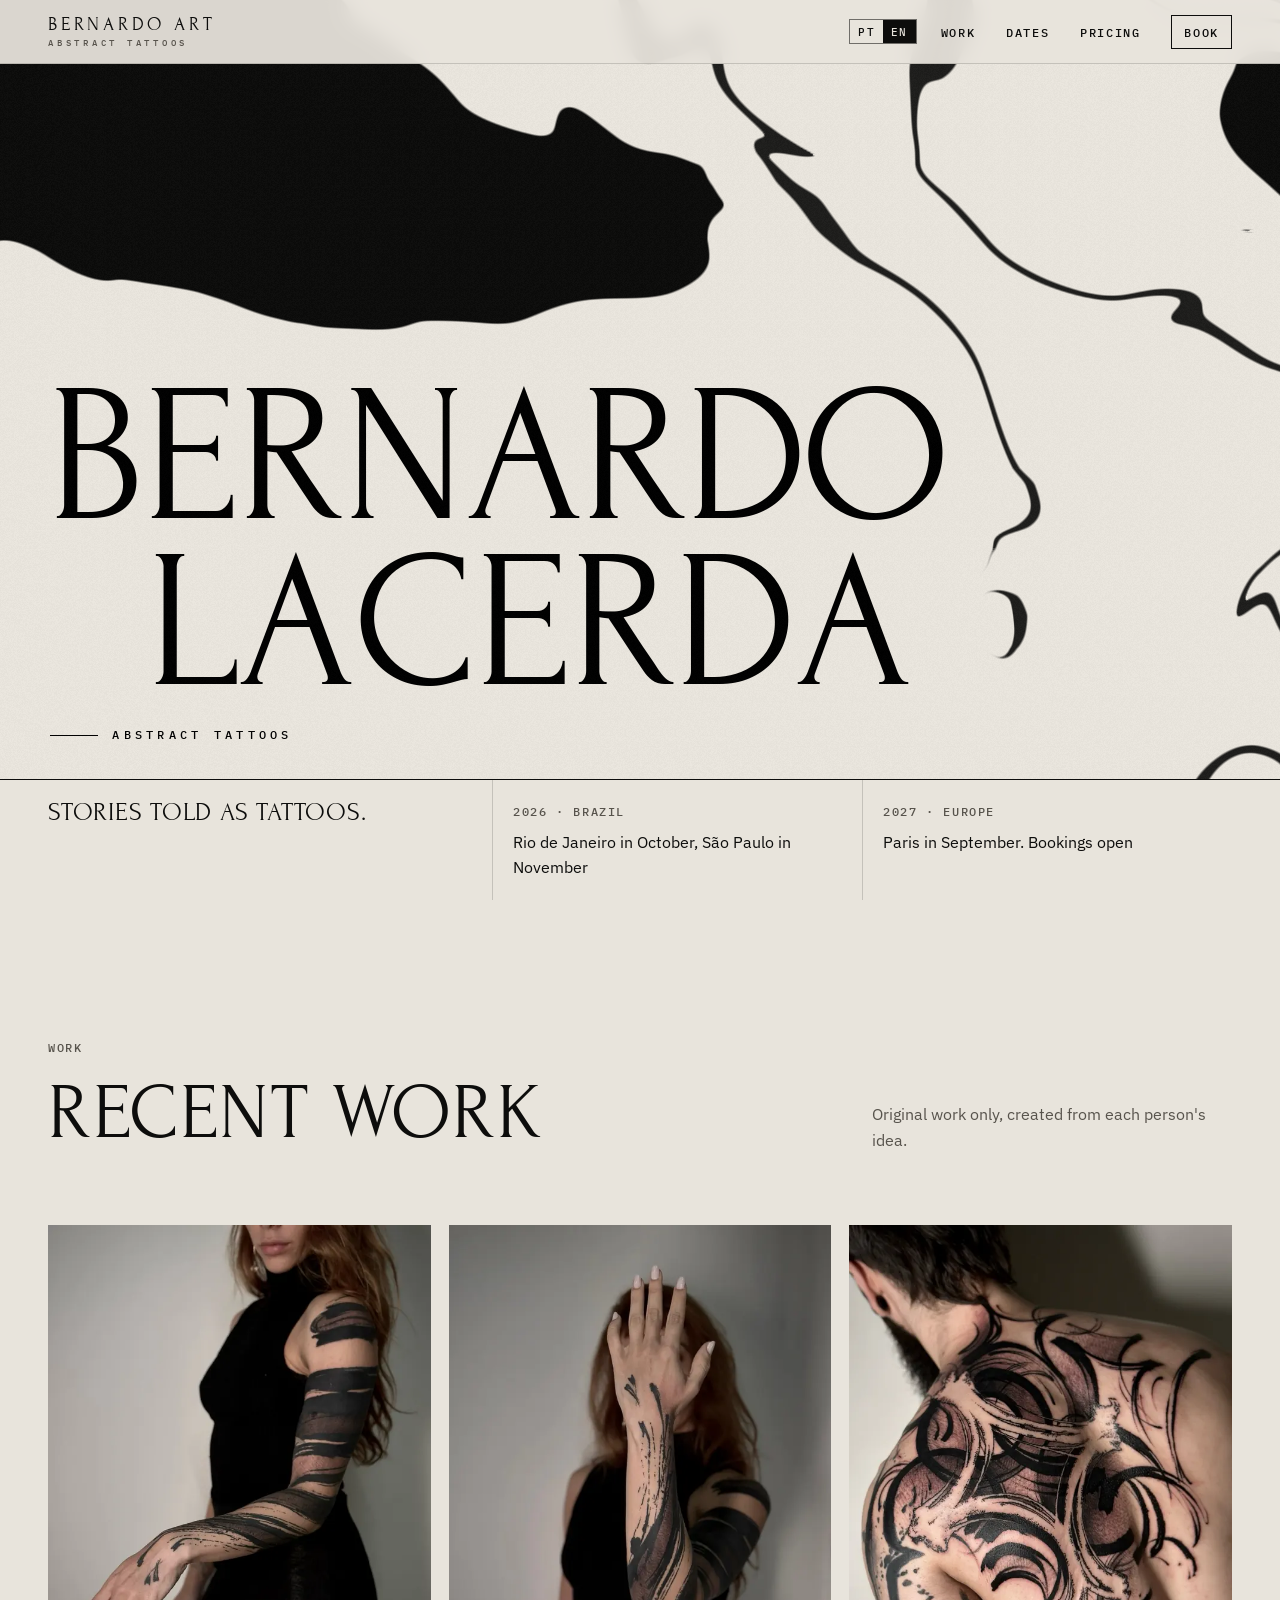
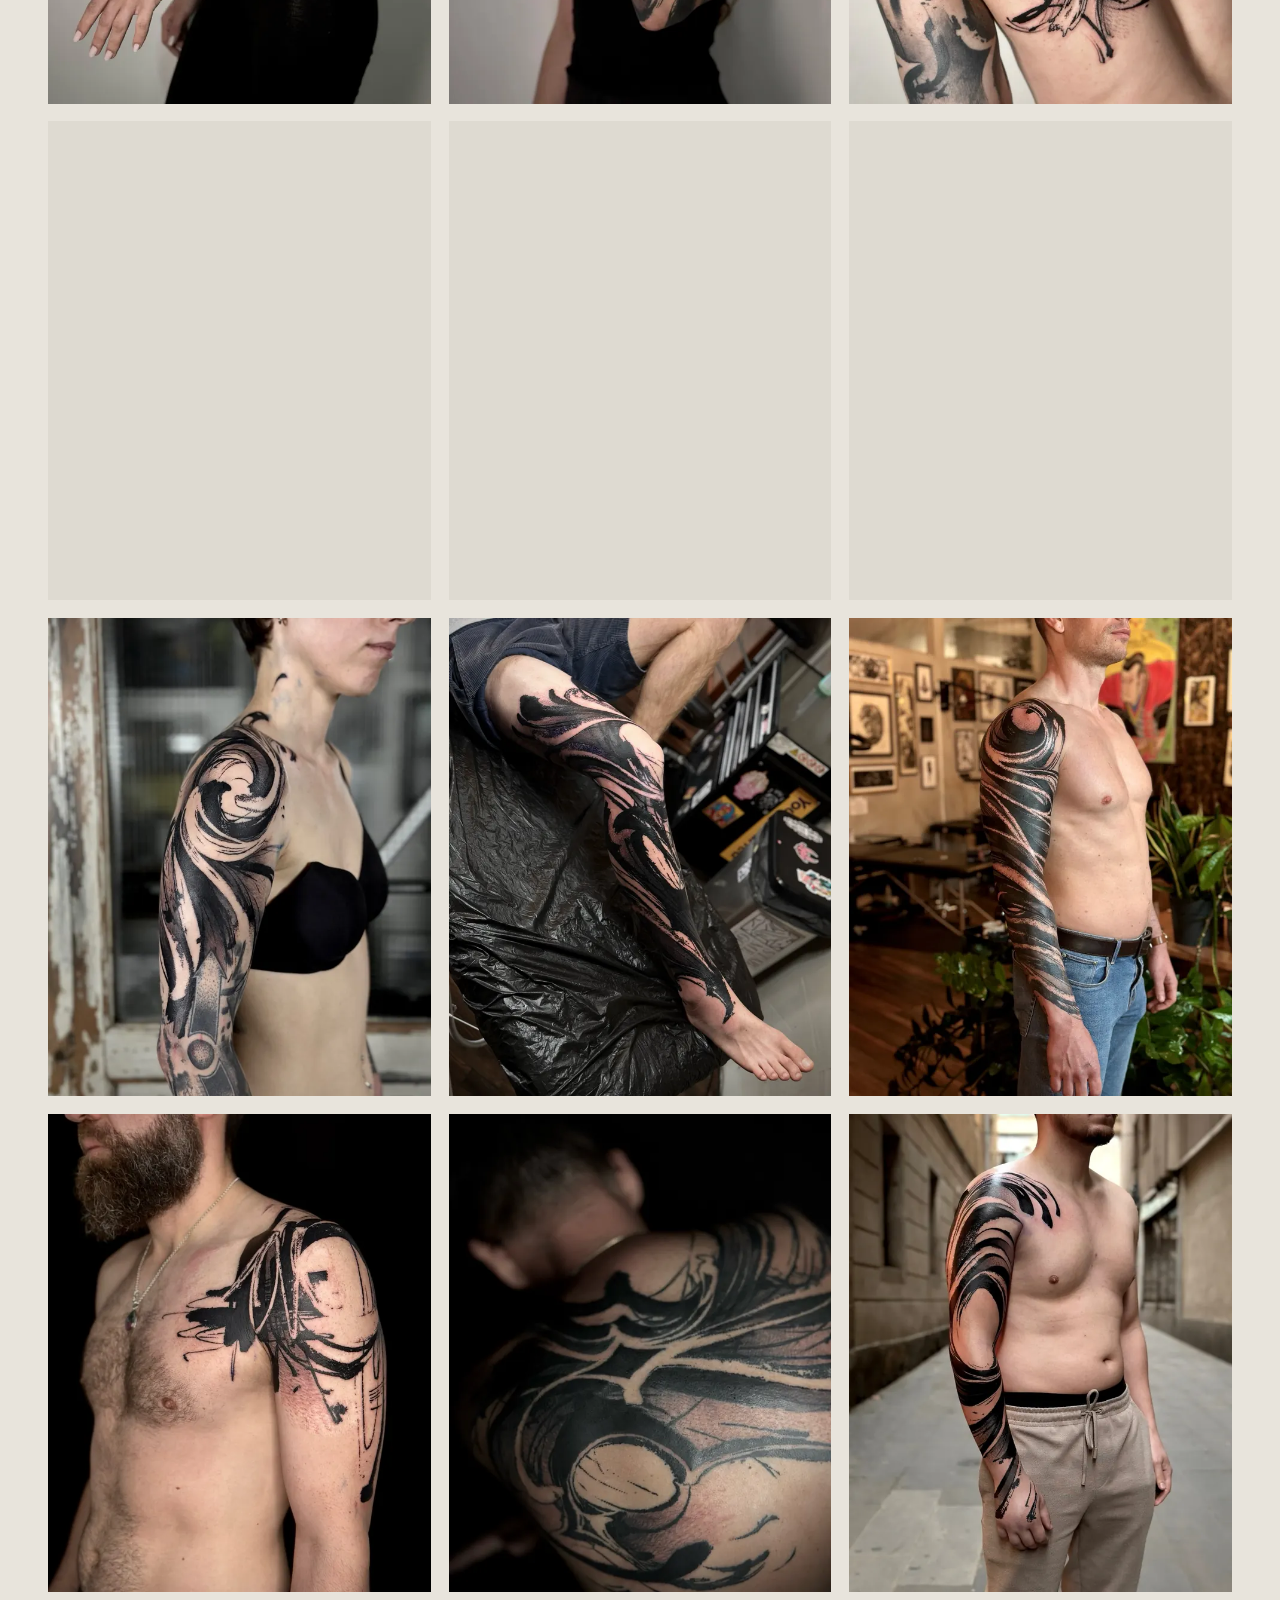
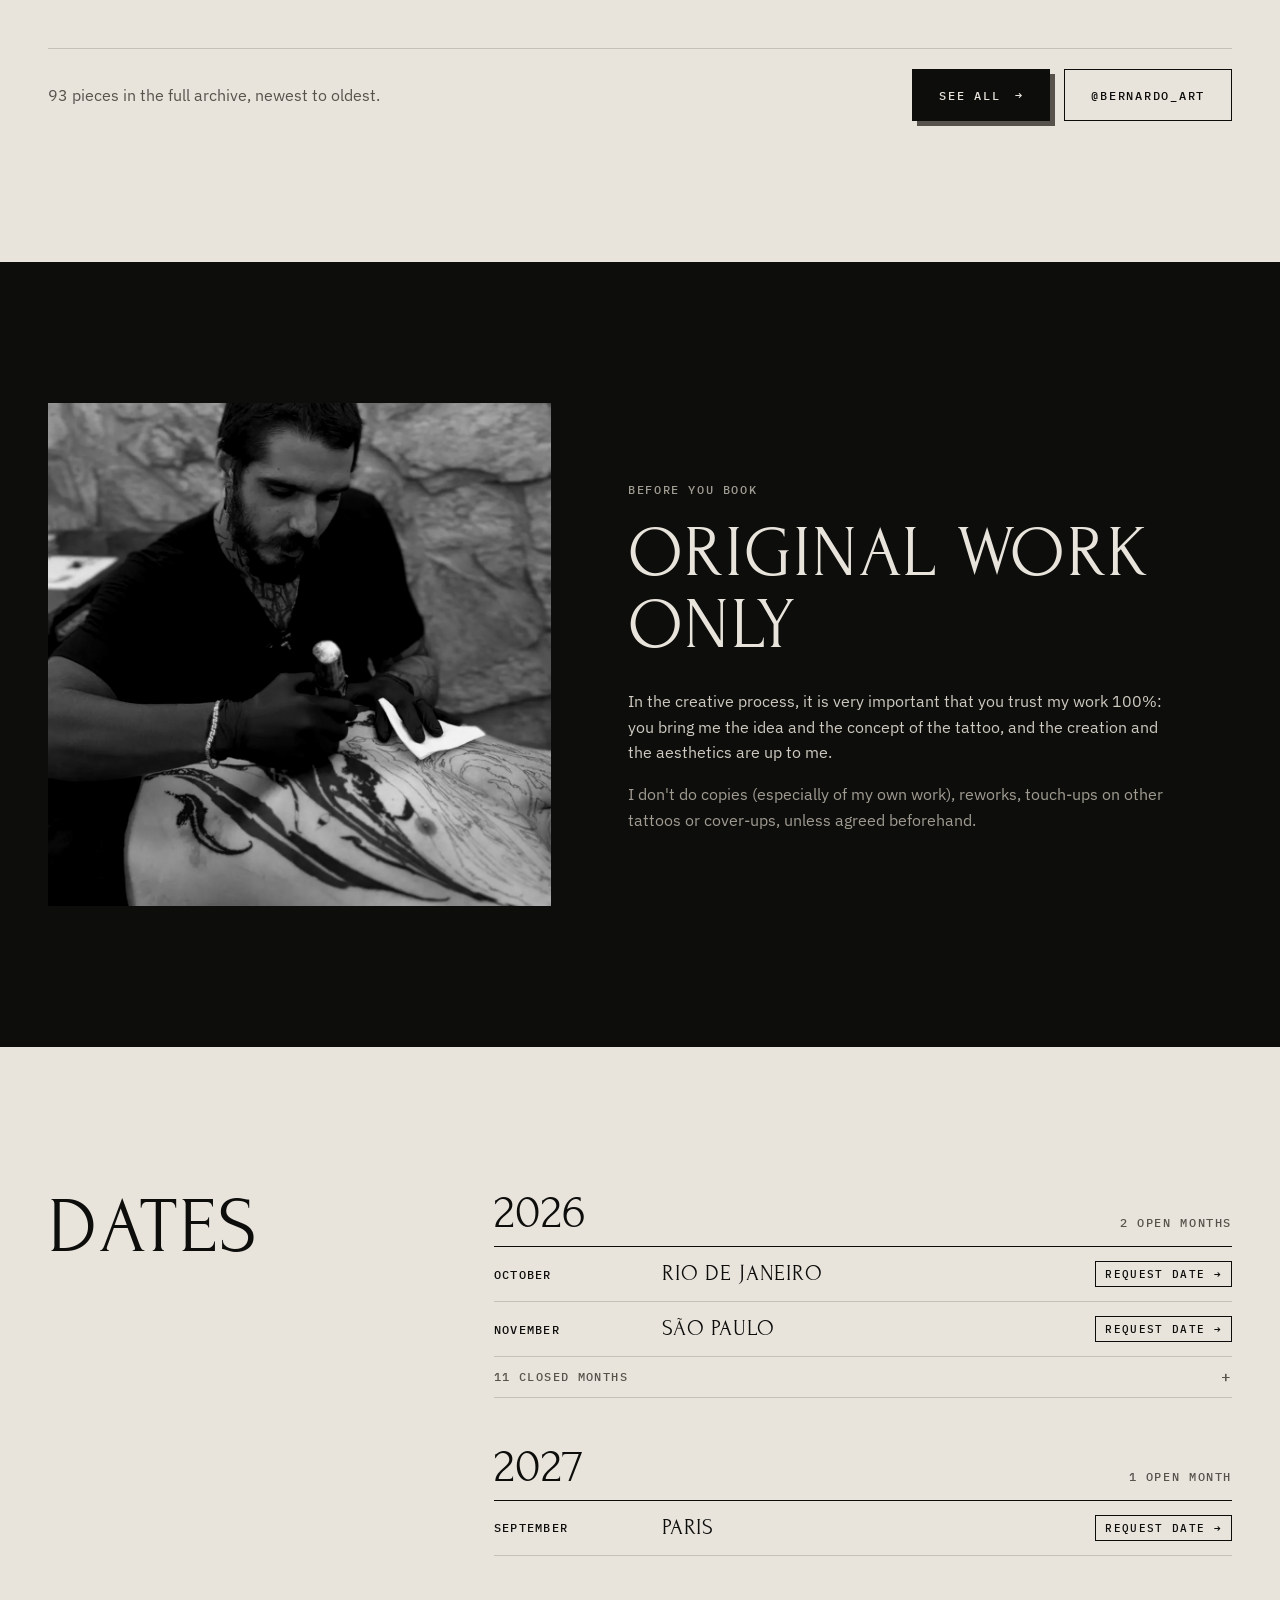
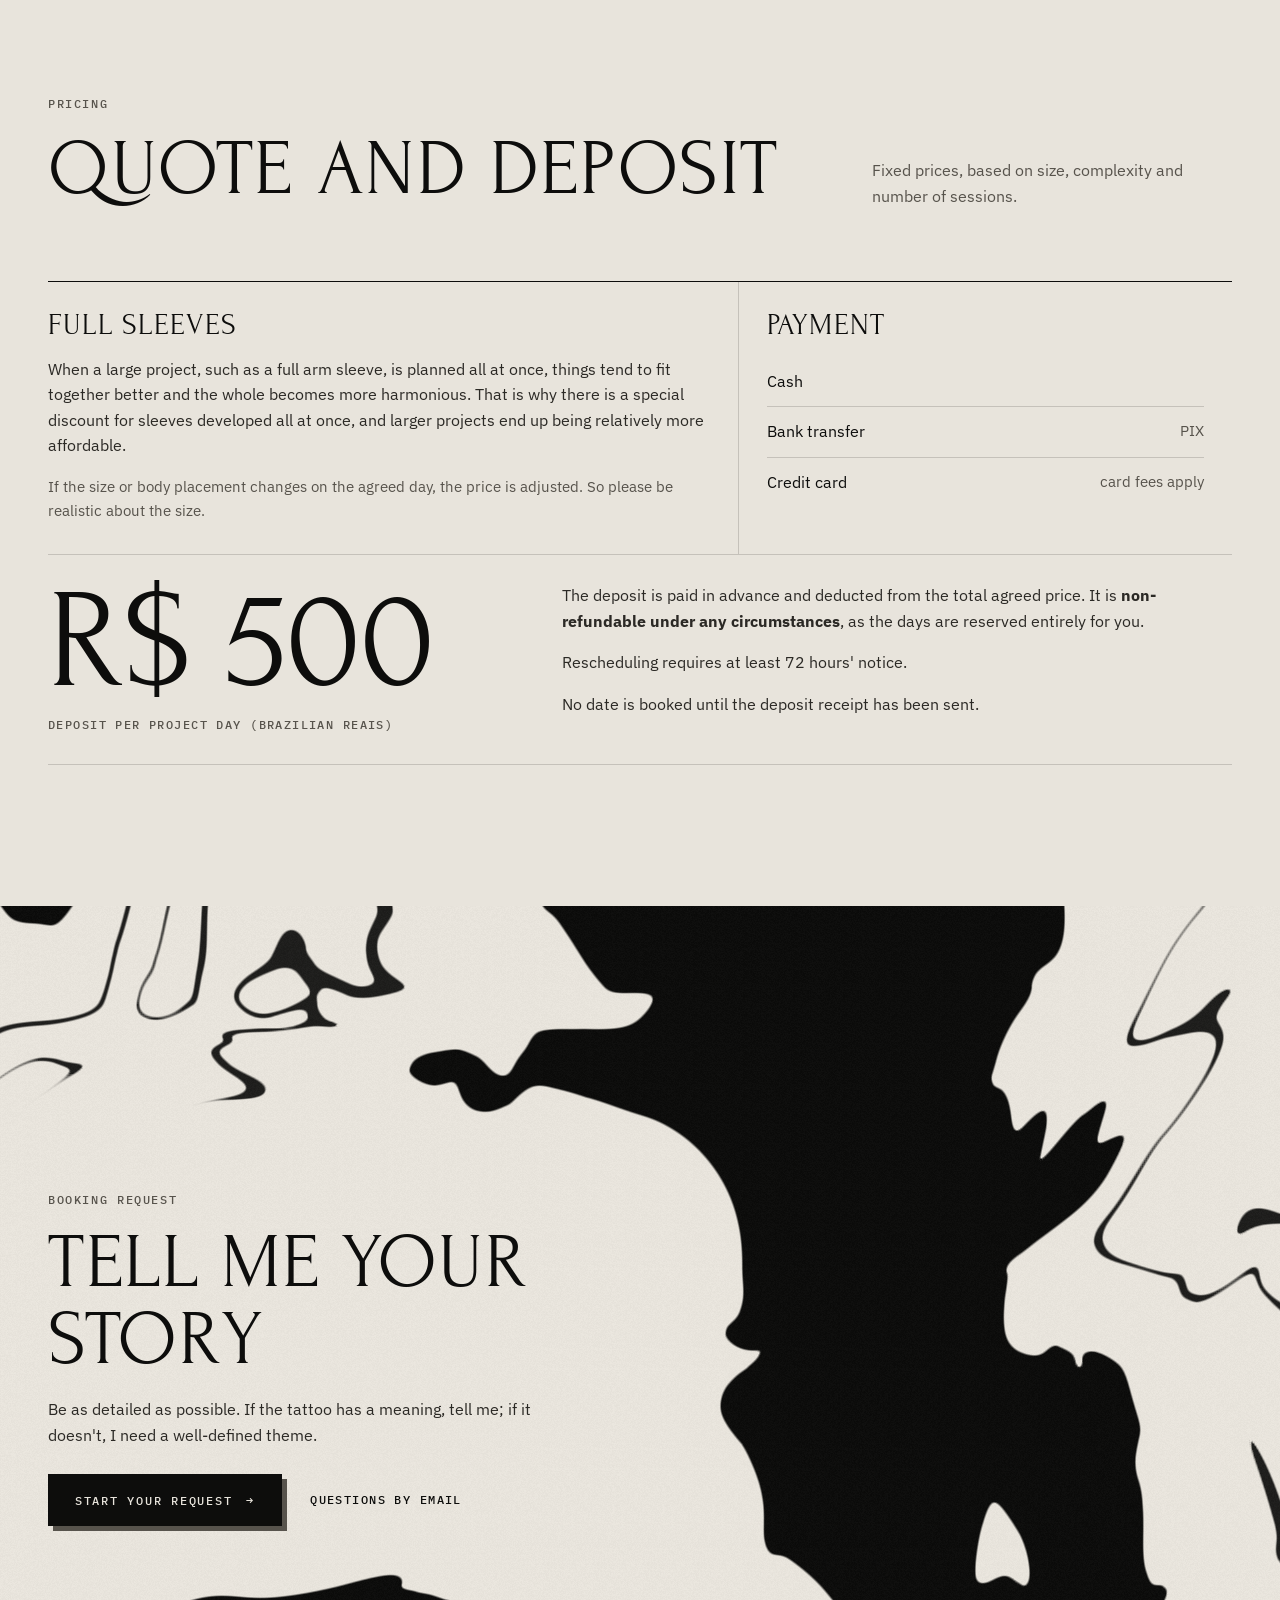
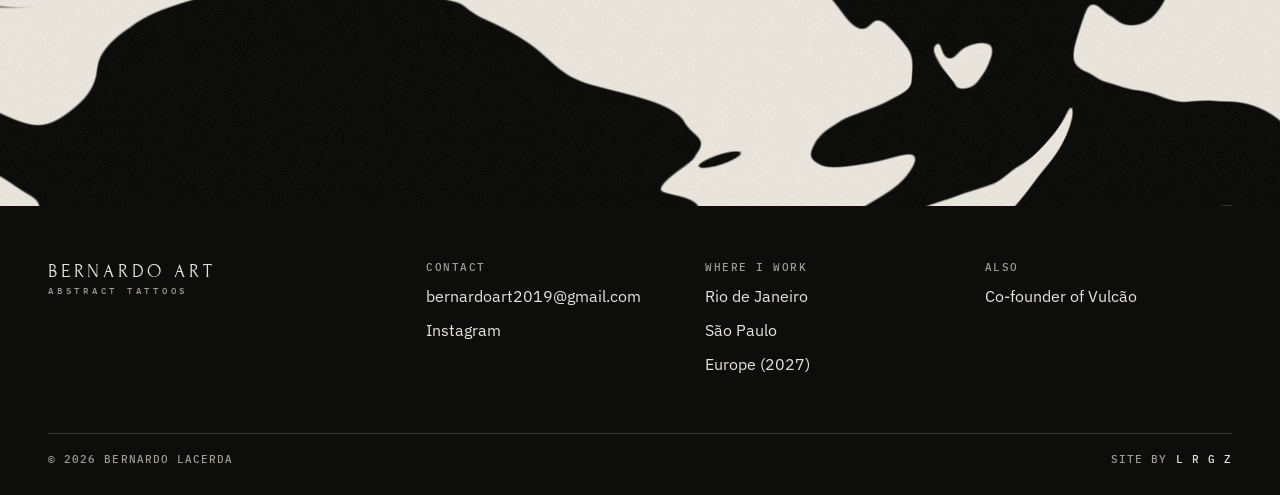
==== en/index.html @ e1d41a9f "Versão em inglês do site inteiro - en/: início, book, work e thanks, gerados de tools/traduzir.py a " ====
<!doctype html>
<html lang="en">
<head>
<meta charset="utf-8">
<meta name="viewport" content="width=device-width, initial-scale=1">
<title>Bernardo Lacerda · Abstract Tattoos</title>
<meta name="description" content="Original abstract tattoos by Bernardo Lacerda. 2026: Rio de Janeiro (October) and São Paulo (November); 2027: Europe. Request your booking online.">
<meta name="robots" content="noindex, nofollow">
<meta name="theme-color" content="#e8e4dc">
<meta property="og:type" content="website">
<meta property="og:site_name" content="Bernardo Art">
<meta property="og:locale" content="en_US">
<meta property="og:locale:alternate" content="pt_BR">
<meta property="og:url" content="https://azeugral.github.io/bernardo-art/en/">
<meta property="og:title" content="Bernardo Lacerda">
<meta property="og:description" content="Abstract tattoos. Stories told as tattoos.">
<meta property="og:image" content="https://azeugral.github.io/bernardo-art/assets/img/og-bernardo.jpg">
<meta property="og:image:type" content="image/jpeg">
<meta property="og:image:width" content="1200">
<meta property="og:image:height" content="630">
<meta property="og:image:alt" content="Bernardo Lacerda, abstract tattoos, on black ink marble">
<meta name="twitter:card" content="summary_large_image">
<link rel="alternate" hreflang="pt-BR" href="https://azeugral.github.io/bernardo-art/">
<link rel="alternate" hreflang="en" href="https://azeugral.github.io/bernardo-art/en/">
<link rel="alternate" hreflang="x-default" href="https://azeugral.github.io/bernardo-art/">
<link rel="icon" href="../favicon.ico" sizes="48x48">
<link rel="icon" href="../assets/img/favicon-32.png" type="image/png" sizes="32x32">
<link rel="icon" href="../assets/img/favicon-192.png" type="image/png" sizes="192x192">
<link rel="apple-touch-icon" href="../assets/img/apple-touch-icon.png">
<link rel="preconnect" href="https://fonts.googleapis.com">
<link rel="preconnect" href="https://fonts.gstatic.com" crossorigin>
<link rel="stylesheet" href="https://fonts.googleapis.com/css2?family=Forum&family=IBM+Plex+Mono:wght@400;500&family=IBM+Plex+Sans:ital,wght@0,400;0,500;0,600;1,400&display=swap">
<link rel="stylesheet" href="../assets/css/estilo.css?v=27">
<script>document.documentElement.classList.add("js")</script>
</head>
<body>
<a class="pular" href="#conteudo">Skip to content</a>

<header class="topo" data-topo>
  <div class="wrap topo__in">
    <a class="marca" href="./" aria-label="Bernardo Art, home"><b>Bernardo Art</b><small>Abstract tattoos</small></a>
    <div class="idioma" role="group" aria-label="Language / Idioma"><a href="../" hreflang="pt-BR" lang="pt-BR">PT</a><span aria-current="true">EN</span></div>
    <button class="menu-btn" type="button" aria-expanded="false" aria-controls="menu" data-menu-btn>Menu</button>
    <nav aria-label="Main">
      <ul class="menu" id="menu">
        <li><a href="work.html">Work</a></li>
        <li><a href="#agenda">Dates</a></li>
        <li><a href="#valores">Pricing</a></li>
        <li><a class="menu__agendar" href="book.html">Book</a></li>
      </ul>
    </nav>
  </div>
</header>

<main id="conteudo">

  <section class="abertura" data-tinta-area aria-label="Intro">
    <div class="tinta-fallback" aria-hidden="true"></div>
    <canvas data-tinta data-semente="0" aria-hidden="true"></canvas>

    <div class="wrap abertura__nome">
      <div class="abertura__bloco" data-tinta-livre data-tinta-livre-min="760">
        <h1><span class="h1-linha">Bernardo</span><span class="h1-linha">Lacerda</span></h1>
        <span class="abertura__tag">Abstract tattoos</span>
      </div>
    </div>

    <div class="abertura__rodape">
      <div class="wrap">
        <div class="celula">
          <p class="frase">Stories told as tattoos.</p>
        </div>
        <a class="celula" href="#agenda">
          <span class="rotulo">2026 · Brazil</span>
          <p><span class="sublinha">Rio de Janeiro in October, São Paulo in November</span></p>
        </a>
        <a class="celula" href="#agenda">
          <span class="rotulo">2027 · Europe</span>
          <p><span class="sublinha">Paris in September. Bookings open</span></p>
        </a>
      </div>
    </div>
  </section>

  <section class="secao" id="trabalhos">
    <div class="wrap">
      <div class="cabeca" data-revela>
        <span class="rotulo">Work</span>
        <h2>Recent work</h2>
        <p>Original work only, created from each person's idea.</p>
      </div>
      <div class="obras" data-obras="home"></div>
      <div class="obras-mais">
        <p><span data-obras-total></span> pieces in the full archive, newest to oldest.</p>
        <div class="obras-mais__links">
          <a class="botao" href="work.html">See all <span class="seta" aria-hidden="true">→</span></a>
          <a class="botao botao--linha" href="https://www.instagram.com/bernardo_art/" target="_blank" rel="noopener">@bernardo_art</a>
        </div>
      </div>
    </div>
  </section>

  <section class="secao secao--escura" id="originais">
    <div class="wrap originais">
      <img class="originais__foto" src="../assets/img/bernardo-tatuando.webp" alt="Bernardo Lacerda tattooing" width="1080" height="1080" loading="lazy" decoding="async" data-revela>
      <div class="originais__texto" data-revela>
        <span class="rotulo">Before you book</span>
        <h2>Original work only</h2>
        <p>In the creative process, it is very important that you trust my work 100%: you bring me the idea and the concept of the tattoo, and the creation and the aesthetics are up to me.</p>
        <p>I don't do copies (especially of my own work), reworks, touch-ups on other tattoos or cover-ups, unless agreed beforehand.</p>
      </div>
    </div>
  </section>

  <section class="secao" id="agenda">
    <div class="wrap agenda-grade">
      <div>
        <h2 data-revela>Dates</h2>
      </div>
      <div data-agenda>
        <noscript><p>Open dates: October 2026 in Rio de Janeiro, November 2026 in São Paulo and September 2027 in Paris. <a href="book.html">Request a booking</a>.</p></noscript>
      </div>
    </div>
  </section>

  <section class="secao" id="valores" style="padding-top:0">
    <div class="wrap">
      <div class="cabeca" data-revela>
        <span class="rotulo">Pricing</span>
        <h2>Quote and deposit</h2>
        <p>Fixed prices, based on size, complexity and number of sessions.</p>
      </div>
      <div class="valores" data-revela>
        <div class="valor valor--a">
          <h3>Full sleeves</h3>
          <p>When a large project, such as a full arm sleeve, is planned all at once, things tend to fit together better and the whole becomes more harmonious. That is why there is a special discount for sleeves developed all at once, and larger projects end up being relatively more affordable.</p>
          <p style="color:var(--grafite);font-size:.92rem;margin:0">If the size or body placement changes on the agreed day, the price is adjusted. So please be realistic about the size.</p>
        </div>
        <div class="valor valor--b">
          <h3>Payment</h3>
          <ul>
            <li><span>Cash</span><span></span></li>
            <li><span>Bank transfer</span><span>PIX</span></li>
            <li><span>Credit card</span><span>card fees apply</span></li>
          </ul>
        </div>
        <div class="valor valor--c">
          <div class="sinal-numero">R$ 500<small>deposit per project day (Brazilian reais)</small></div>
          <div>
            <p>The deposit is paid in advance and deducted from the total agreed price. It is <strong>non-refundable under any circumstances</strong>, as the days are reserved entirely for you.</p>
            <p>Rescheduling requires at least 72 hours' notice.</p>
            <p style="margin:0">No date is booked until the deposit receipt has been sent.</p>
          </div>
        </div>
      </div>
    </div>
  </section>

  <section class="final" data-tinta-area aria-label="Request a booking">
    <canvas data-tinta data-semente="3.7" aria-hidden="true"></canvas>
    <div class="wrap">
      <div class="final__bloco" data-tinta-livre data-tinta-folga="6">
        <span class="rotulo">Booking request</span>
        <h2>Tell me your story</h2>
        <p>Be as detailed as possible. If the tattoo has a meaning, tell me; if it doesn't, I need a well-defined theme.</p>
        <div class="final__acoes">
          <a class="botao" href="book.html">Start your request <span class="seta" aria-hidden="true">→</span></a>
          <a href="mailto:bernardoart2019@gmail.com"><span class="sublinha">Questions by email</span></a>
        </div>
      </div>
    </div>
  </section>

</main>

<footer class="rodape">
  <div class="wrap">
    <div class="rodape__grade">
      <div>
        <a class="marca" href="./"><b>Bernardo Art</b><small>Abstract tattoos</small></a>
      </div>
      <div>
        <h4>Contact</h4>
        <ul>
          <li><a href="mailto:bernardoart2019@gmail.com">bernardoart2019@gmail.com</a></li>
          <li><a href="https://www.instagram.com/bernardo_art/" target="_blank" rel="noopener">Instagram</a></li>
        </ul>
      </div>
      <div>
        <h4>Where I work</h4>
        <ul>
          <li>Rio de Janeiro</li>
          <li>São Paulo</li>
          <li>Europe (2027)</li>
        </ul>
      </div>
      <div>
        <h4>Also</h4>
        <ul>
          <li><a href="https://www.instagram.com/_vulcao_/" target="_blank" rel="noopener">Co-founder of Vulcão</a></li>
        </ul>
      </div>
    </div>
    <div class="rodape__base">
      <span>© <span data-ano>2026</span> Bernardo Lacerda</span>
      <span>Site by <a href="https://lrgz.com.br" target="_blank" rel="noopener">L R G Z</a></span>
    </div>
  </div>
</footer>

<dialog class="luz" data-luz aria-label="Enlarged photo">
  <figure class="luz__fig">
    <img src="" alt="">
    <figcaption data-luz-legenda></figcaption>
  </figure>
  <button class="luz__btn luz__fechar" type="button" data-luz-fechar>Close</button>
  <button class="luz__btn luz__ant" type="button" data-luz-ant aria-label="Previous photo">←</button>
  <button class="luz__btn luz__prox" type="button" data-luz-prox aria-label="Next photo">→</button>
</dialog>

<script src="../assets/js/idioma.js?v=27"></script>
<script src="../assets/js/agenda.js?v=27"></script>
<script src="../assets/js/obras.js?v=27"></script>
<script src="../assets/js/site.js?v=27"></script>
<script src="../assets/js/tinta.js?v=27"></script>
</body>
</html>
---- assets/css/estilo.css ----
/* Bernardo Lacerda · Abstract Tattoos — LRGZ 2026 */

:root {
  --papel: #e8e4dc;
  --papel-2: #dedad1;
  --tinta: #0d0d0c;
  --grafite: #57534c;
  --linha: rgba(13, 13, 12, .16);
  --linha-forte: rgba(13, 13, 12, .55);
  --erro: #8a1f12;

  --f-titulo: "Forum", "Times New Roman", serif;
  --f-texto: "IBM Plex Sans", system-ui, sans-serif;
  --f-mono: "IBM Plex Mono", ui-monospace, monospace;

  --curva: cubic-bezier(.16, .84, .32, 1);
  --rapido: .32s;

  --largura: 1320px;
  --gutter: clamp(16px, 4vw, 48px);
  --topo-h: 64px;
}

*, *::before, *::after { box-sizing: border-box; }
html { -webkit-text-size-adjust: 100%; scroll-padding-top: calc(var(--topo-h) + 12px); }
@media (prefers-reduced-motion: no-preference) { html { scroll-behavior: smooth; } }

body {
  margin: 0;
  background: var(--papel);
  color: var(--tinta);
  font: 400 1rem/1.6 var(--f-texto);
  -webkit-font-smoothing: antialiased;
  text-rendering: optimizeLegibility;
  overflow-x: clip;
}

img, svg, canvas, video { display: block; max-width: 100%; }
[hidden] { display: none !important; }
a { color: inherit; }
button, input, textarea, select { font: inherit; color: inherit; }
::selection { background: var(--tinta); color: var(--papel); }

:focus-visible { outline: 2px solid var(--tinta); outline-offset: 3px; }

.wrap { width: 100%; max-width: var(--largura); margin: 0 auto; padding: 0 var(--gutter); }

.pular {
  position: absolute; left: 12px; top: -60px; z-index: 50;
  background: var(--tinta); color: var(--papel); padding: 10px 14px; text-decoration: none;
}
.pular:focus { top: 12px; }

/* ---------- Tipografia ---------- */

.rotulo {
  font: 500 .72rem/1.3 var(--f-mono);
  letter-spacing: .14em;
  text-transform: uppercase;
  color: var(--grafite);
}

h1, h2, h3 { font-family: var(--f-titulo); font-weight: 400; margin: 0; line-height: 1; }
h2 {
  font-size: clamp(2.3rem, 6.2vw, 5.4rem);
  text-transform: uppercase;
  letter-spacing: .02em;
}
h3 { font-size: clamp(1.45rem, 2.4vw, 1.9rem); text-transform: uppercase; letter-spacing: .04em; }

p { margin: 0 0 1em; }
.texto { max-width: 62ch; color: #2b2925; }
.texto strong { color: var(--tinta); font-weight: 600; }

/* ---------- Topo ---------- */

.topo {
  position: fixed; inset: 0 0 auto 0; z-index: 30;
  height: var(--topo-h);
  border-bottom: 1px solid var(--linha);
}
.topo {
  background: rgba(232, 228, 220, .94);
  border-bottom-color: var(--linha);
  -webkit-backdrop-filter: blur(10px);
  backdrop-filter: blur(10px);
}
.topo__in { height: 100%; display: flex; align-items: center; justify-content: flex-start; gap: 24px; }
.topo__in > .marca { margin-right: auto; }

/* seletor de idioma */
.idioma { display: inline-flex; align-items: center; border: 1px solid var(--linha-forte); }
.idioma > * {
  font: 500 .68rem/1 var(--f-mono); letter-spacing: .12em; text-transform: uppercase;
  padding: 7px 8px 6px; text-decoration: none;
}
.idioma > span { background: var(--tinta); color: var(--papel); }
.idioma > a { transition: background-color var(--rapido) var(--curva), color var(--rapido) var(--curva); }
.idioma > a:hover { background: var(--papel-2); }
@media (max-width: 380px) { .idioma > * { padding: 6px 6px 5px; letter-spacing: .08em; } .topo__in { gap: 14px; } }

/* aviso de versão em inglês (páginas em português abertas por quem não lê português) */
.aviso-idioma {
  position: fixed; left: 16px; bottom: 16px; z-index: 40;
  display: flex; align-items: center; gap: 14px; flex-wrap: wrap;
  max-width: calc(100vw - 32px);
  background: var(--tinta); color: var(--papel);
  padding: 12px 12px 12px 16px;
  box-shadow: 6px 6px 0 0 var(--grafite);
  font-size: .92rem;
}
@media (prefers-reduced-motion: no-preference) { .aviso-idioma { animation: entra .5s var(--curva) both; } }
.aviso-idioma a { font: 500 .72rem/1 var(--f-mono); letter-spacing: .12em; text-transform: uppercase; text-decoration: none; border: 1px solid var(--papel); padding: 9px 10px 8px; }
.aviso-idioma a:hover { background: var(--papel); color: var(--tinta); }
.aviso-idioma button { all: unset; cursor: pointer; font-size: 1.2rem; line-height: 1; padding: 4px 6px; }
.aviso-idioma button:focus-visible, .aviso-idioma a:focus-visible { outline: 2px solid var(--papel); outline-offset: 2px; }
@media (max-width: 960px) { .pagina-agendar .aviso-idioma { bottom: 92px; } }

.marca { text-decoration: none; display: grid; line-height: 1; }
.marca b {
  font: 400 1.18rem/1 var(--f-titulo);
  letter-spacing: .2em;
  text-transform: uppercase;
}
.marca small {
  font: 500 .56rem/1 var(--f-mono);
  letter-spacing: .42em;
  text-transform: uppercase;
  margin-top: 6px;
  color: var(--grafite);
}

.menu { list-style: none; margin: 0; padding: 0; display: flex; align-items: center; gap: clamp(14px, 2.4vw, 34px); }
.menu a {
  font: 500 .74rem/1 var(--f-mono);
  letter-spacing: .14em;
  text-transform: uppercase;
  text-decoration: none;
  padding: 8px 0;
  background: linear-gradient(currentColor, currentColor) 0 100% / 0 1px no-repeat;
  transition: background-size var(--rapido) var(--curva);
}
.menu a:hover, .menu a[aria-current="page"] { background-size: 100% 1px; }
.menu .menu__agendar {
  border: 1px solid var(--tinta);
  padding: 9px 12px 8px;
  background: none;
  transition: background-color var(--rapido) var(--curva), color var(--rapido) var(--curva);
}
.menu .menu__agendar:hover { background: var(--tinta); color: var(--papel); }

@media (max-width: 380px) {
  .marca b { font-size: 1rem; letter-spacing: .14em; }
  .marca small { letter-spacing: .3em; }
}

.menu-btn {
  display: none;
  background: none; border: 0; padding: 10px 0; cursor: pointer;
  font: 500 .74rem/1 var(--f-mono); letter-spacing: .14em; text-transform: uppercase;
}

@media (max-width: 820px) {
  .menu-btn { display: block; }
  .topo nav {
    position: fixed; inset: var(--topo-h) 0 auto 0;
    background: var(--papel);
    border-bottom: 1px solid var(--linha);
    clip-path: inset(0 0 100% 0);
    transition: clip-path .45s var(--curva);
  }
  .topo.aberto nav { clip-path: inset(0 0 0 0); }
  .topo.aberto { background: var(--papel); border-bottom-color: var(--linha); }
  .menu { flex-direction: column; align-items: stretch; gap: 0; padding: 8px var(--gutter) 20px; }
  .menu li { border-top: 1px solid var(--linha); }
  .menu li:first-child { border-top: 0; }
  .menu a { display: block; padding: 18px 0; font-size: .82rem; background: none; }
  .menu .menu__agendar { border: 0; padding: 18px 0; }
}

/* ---------- Botões ---------- */

.botao {
  --sombra: 5px;
  position: relative;
  display: inline-flex; align-items: center; justify-content: center; gap: 14px;
  min-height: 52px;
  padding: 0 26px;
  border: 1px solid var(--tinta);
  border-radius: 0;
  background: var(--tinta);
  color: var(--papel);
  font: 500 .78rem/1 var(--f-mono);
  letter-spacing: .14em;
  text-transform: uppercase;
  text-decoration: none;
  cursor: pointer;
  box-shadow: var(--sombra) var(--sombra) 0 0 var(--grafite);
  transition: transform var(--rapido) var(--curva), box-shadow var(--rapido) var(--curva), background-color var(--rapido) var(--curva), color var(--rapido) var(--curva);
}
.botao:hover { transform: translate(-2px, -2px); box-shadow: calc(var(--sombra) + 2px) calc(var(--sombra) + 2px) 0 0 var(--grafite); }
.botao:active { transform: translate(var(--sombra), var(--sombra)); box-shadow: 0 0 0 0 var(--grafite); transition-duration: .12s; }
.botao .seta { display: inline-block; transition: transform var(--rapido) var(--curva); }
.botao:hover .seta { transform: translateX(4px); }

.botao--claro { background: var(--papel); color: var(--tinta); }
.botao--linha { background: transparent; color: var(--tinta); box-shadow: none; }
.botao--linha:hover { box-shadow: none; transform: none; background: var(--tinta); color: var(--papel); }
.botao--linha:active { transform: translate(1px, 1px); }
.botao[disabled] { opacity: .5; cursor: wait; transform: none; }

/* ---------- Abertura ---------- */

.abertura {
  position: relative;
  min-height: 100svh;
  display: grid;
  grid-template-rows: 1fr auto;
  isolation: isolate;
  overflow: hidden;
}
.abertura canvas, .abertura video {
  position: absolute; inset: 0; width: 100%; height: 100%; z-index: -1;
  opacity: 0; transition: opacity 1.4s var(--curva);
}
.abertura canvas.pronto, .abertura video.pronto { opacity: 1; }
.abertura canvas.sem-gl, .abertura .tinta-fallback { opacity: 1; }
.tinta-video { object-fit: cover; background: var(--papel); }
.tinta-fallback {
  position: absolute; inset: 0; z-index: -2;
  background: var(--papel) url("../img/marmore.svg") center / cover no-repeat;
}

.abertura__nome {
  align-self: end;
  padding-top: calc(var(--topo-h) + 40px);
  padding-bottom: clamp(20px, 3vw, 36px);
}
.abertura h1 {
  font-size: clamp(3.1rem, 15.4vw, 13.5rem);
  line-height: .84;
  letter-spacing: -.005em;
  text-transform: uppercase;
}
.abertura__bloco { display: inline-block; color: var(--papel); mix-blend-mode: difference; }
.abertura h1 .h1-linha { display: block; }
.abertura h1 .h1-linha + .h1-linha { padding-left: .5em; }
.abertura__tag {
  display: flex; align-items: center; gap: 14px;
  margin-top: 22px; padding-left: .2em;
  font: 500 .74rem/1 var(--f-mono); letter-spacing: .36em; text-transform: uppercase;
}
.abertura__tag::before { content: ""; width: 48px; height: 1px; background: currentColor; }

.abertura__rodape {
  background: var(--papel);
  border-top: 1px solid var(--tinta);
}
.abertura__rodape .wrap {
  display: grid;
  grid-template-columns: 1.2fr 1fr 1fr;
  gap: 0;
}
.abertura__rodape .celula {
  padding: 18px 0 20px;
  border-left: 1px solid var(--linha);
  padding-left: 20px;
}
.abertura__rodape .celula:first-child { border-left: 0; padding-left: 0; }
.abertura__rodape p { margin: 6px 0 0; font-size: .98rem; }
.abertura__rodape .frase { font: 400 clamp(1.25rem, 2vw, 1.6rem)/1.15 var(--f-titulo); text-transform: uppercase; letter-spacing: .03em; margin: 0; }
.abertura__rodape a { text-decoration: none; }
.abertura__rodape a:hover .sublinha { background-size: 100% 1px; }
.sublinha { background: linear-gradient(currentColor, currentColor) 0 100% / 0 1px no-repeat; transition: background-size var(--rapido) var(--curva); }

@media (max-width: 760px) {
  .abertura__rodape .wrap { grid-template-columns: 1fr 1fr; }
  .abertura__rodape .celula:first-child { grid-column: 1 / -1; border-bottom: 1px solid var(--linha); }
  .abertura__rodape .celula:nth-child(2) { border-left: 0; padding-left: 0; }
}

/* ---------- Seções ---------- */

.secao { padding: clamp(84px, 11vw, 160px) 0; }
.secao--escura { background: var(--tinta); color: var(--papel); }
.secao--escura .rotulo { color: #a19c92; }
.secao--escura .texto { color: #cfcac0; }
.secao--escura .texto strong { color: var(--papel); }

.cabeca {
  display: grid;
  grid-template-columns: minmax(0, 1fr) minmax(0, 36ch);
  align-items: end;
  gap: 24px 48px;
  margin-bottom: clamp(40px, 6vw, 72px);
}
.cabeca .rotulo { grid-column: 1 / -1; margin-bottom: -6px; }
.cabeca p { margin: 0; color: var(--grafite); }
.secao--escura .cabeca p { color: #a19c92; }
@media (max-width: 760px) { .cabeca { grid-template-columns: 1fr; } }

/* ---------- Trabalhos ---------- */

.obras {
  display: grid;
  grid-template-columns: repeat(3, minmax(0, 1fr));
  gap: clamp(10px, 1.4vw, 20px);
  align-items: start;
}
.obra { position: relative; margin: 0; overflow: hidden; background: var(--papel-2); }
.obra img { width: 100%; height: auto; aspect-ratio: 4 / 5; object-fit: cover; transition: transform .9s var(--curva); }
.obra:hover img { transform: scale(1.03); }
.obra--vaga { aspect-ratio: 4 / 5; display: grid; place-items: center; border: 1px dashed var(--linha-forte); }
.obra--vaga span { font: 500 .66rem/1.2 var(--f-mono); letter-spacing: .14em; text-transform: uppercase; color: var(--grafite); }
.obra__abrir { all: unset; display: block; width: 100%; cursor: zoom-in; }
.obra__abrir:focus-visible { outline: 2px solid var(--tinta); outline-offset: 3px; }
.obras-mais__links { display: flex; flex-wrap: wrap; gap: 14px; }
.obras--todas { grid-template-columns: repeat(4, minmax(0, 1fr)); }
@media (max-width: 1000px) { .obras--todas { grid-template-columns: repeat(3, minmax(0, 1fr)); } }
@media (max-width: 640px) { .obras, .obras--todas { grid-template-columns: repeat(2, minmax(0, 1fr)); gap: 8px; } }
.pagina-topo { padding: calc(var(--topo-h) + clamp(48px, 7vw, 96px)) 0 clamp(36px, 5vw, 56px); }
.pagina-topo__grade { display: grid; grid-template-columns: minmax(0, 1fr) minmax(0, 280px); gap: 32px; align-items: end; }
.pagina-topo h1 { font-size: clamp(2.8rem, 9vw, 8rem); text-transform: uppercase; line-height: .9; }
.pagina-topo p { color: var(--grafite); max-width: 52ch; margin: 18px 0 0; }
.pagina-topo img { width: 100%; height: auto; aspect-ratio: 1; object-fit: cover; filter: grayscale(1) contrast(1.05); }
@media (max-width: 700px) { .pagina-topo__grade { grid-template-columns: 1fr; } .pagina-topo img { max-width: 220px; } }

.luz {
  width: 100vw; height: 100dvh; max-width: none; max-height: none; margin: 0; padding: 0; border: 0;
  background: rgba(13, 13, 12, .96); color: var(--papel);
}
.luz::backdrop { background: rgba(13, 13, 12, .6); }
.luz[open] { display: grid; place-items: center; }
@media (prefers-reduced-motion: no-preference) { .luz[open] { animation: entra .4s var(--curva) both; } }
.luz__fig { margin: 0; display: grid; justify-items: center; gap: 12px; }
.luz__fig img { max-width: min(92vw, 1100px); max-height: calc(100dvh - 120px); width: auto; height: auto; object-fit: contain; }
.luz__fig figcaption { font: 500 .7rem/1 var(--f-mono); letter-spacing: .14em; text-transform: uppercase; color: #a19c92; }
.luz__btn {
  position: absolute; background: none; border: 1px solid rgba(232,228,220,.4); color: var(--papel); border-radius: 0;
  font: 500 .74rem/1 var(--f-mono); letter-spacing: .14em; text-transform: uppercase; cursor: pointer;
  padding: 12px 14px; transition: background-color var(--rapido) var(--curva), color var(--rapido) var(--curva);
}
.luz__btn:hover { background: var(--papel); color: var(--tinta); }
.luz__fechar { top: 16px; right: 16px; }
.luz__ant, .luz__prox { top: 50%; transform: translateY(-50%); font-size: 1rem; padding: 14px 16px; }
.luz__ant { left: 16px; }
.luz__prox { right: 16px; }
@media (max-width: 640px) { .luz__ant, .luz__prox { top: auto; bottom: 16px; transform: none; } }

.obras-mais { margin-top: clamp(36px, 5vw, 56px); display: flex; justify-content: space-between; align-items: center; gap: 20px; flex-wrap: wrap; border-top: 1px solid var(--linha); padding-top: 20px; }
.obras-mais p { margin: 0; color: var(--grafite); }

/* ---------- Originais ---------- */

.originais {
  display: grid;
  grid-template-columns: minmax(0, 5fr) minmax(0, 6fr);
  gap: clamp(32px, 6vw, 96px);
  align-items: center;
}
.originais__foto { width: 100%; height: auto; aspect-ratio: 1; object-fit: cover; filter: grayscale(1) contrast(1.05); }
.originais__texto h2 { font-size: clamp(2.4rem, 5.6vw, 4.8rem); margin: 16px 0 28px; }
.originais__texto p { color: #cfcac0; max-width: 54ch; }
.originais__texto p:last-child { margin: 0; color: #a19c92; }
@media (max-width: 860px) { .originais { grid-template-columns: 1fr; } .originais__foto { max-width: 480px; } }

/* ---------- Agenda ---------- */

.agenda-grade {
  display: grid;
  grid-template-columns: minmax(0, 4fr) minmax(0, 8fr);
  gap: clamp(32px, 6vw, 96px);
}
.agenda-grade h2 { position: sticky; top: calc(var(--topo-h) + 24px); }
.agenda-ano { margin-bottom: 44px; }
.agenda-ano:last-child { margin-bottom: 0; }
.agenda-ano__titulo {
  display: flex; justify-content: space-between; align-items: baseline;
  border-bottom: 1px solid var(--tinta);
  padding-bottom: 10px;
}
.agenda-ano__titulo b { font: 400 clamp(2rem, 4vw, 3rem)/1 var(--f-titulo); }
.agenda-lista { list-style: none; margin: 0; padding: 0; }
.agenda-lista li { border-bottom: 1px solid var(--linha); }
.agenda-linha {
  display: grid;
  grid-template-columns: 9.5em 1fr auto;
  gap: 16px;
  align-items: center;
  padding: 14px 0;
  text-decoration: none;
  font-size: 1rem;
}
.agenda-linha .mes { font: 500 .78rem/1.2 var(--f-mono); letter-spacing: .1em; text-transform: uppercase; }
.agenda-linha .estado { font: 500 .7rem/1 var(--f-mono); letter-spacing: .12em; text-transform: uppercase; }
.agenda-linha.fechada { color: rgba(13,13,12,.42); }
.agenda-linha.fechada .local { text-decoration: line-through; text-decoration-thickness: 1px; }
a.agenda-linha { position: relative; isolation: isolate; }
a.agenda-linha::before {
  content: ""; position: absolute; inset: 0 calc(-1 * clamp(8px, 1.2vw, 16px)); z-index: -1;
  background: var(--tinta);
  transform: scaleY(0); transform-origin: 50% 100%;
  transition: transform var(--rapido) var(--curva);
}
a.agenda-linha:hover, a.agenda-linha:focus-visible { color: var(--papel); }
a.agenda-linha:hover::before, a.agenda-linha:focus-visible::before { transform: scaleY(1); }
a.agenda-linha .local { font: 400 1.35rem/1.1 var(--f-titulo); text-transform: uppercase; letter-spacing: .04em; }
a.agenda-linha .estado { border: 1px solid currentColor; padding: 7px 9px 6px; }
.agenda-fechadas summary {
  list-style: none; cursor: pointer;
  padding: 14px 0; border-bottom: 1px solid var(--linha);
  font: 500 .72rem/1 var(--f-mono); letter-spacing: .12em; text-transform: uppercase; color: var(--grafite);
  display: flex; justify-content: space-between;
}
.agenda-fechadas summary::-webkit-details-marker { display: none; }
.agenda-fechadas summary::after { content: "+"; font-size: 1rem; line-height: .7; }
.agenda-fechadas[open] summary::after { content: "−"; }
@media (max-width: 860px) {
  .agenda-grade { grid-template-columns: 1fr; }
  .agenda-grade h2 { position: static; }
}
@media (max-width: 480px) {
  .agenda-linha { grid-template-columns: 1fr auto; gap: 4px 12px; }
  .agenda-linha .mes { grid-column: 1; }
  .agenda-linha .local { grid-column: 1; grid-row: 2; }
  .agenda-linha .estado { grid-column: 2; grid-row: 1 / span 2; }
}

/* ---------- Valores ---------- */

.valores {
  display: grid;
  grid-template-columns: repeat(12, 1fr);
  gap: 0;
  border-top: 1px solid var(--tinta);
}
.valor { padding: 28px 28px 32px 0; border-bottom: 1px solid var(--linha); }
.valor--a { grid-column: span 7; border-right: 1px solid var(--linha); }
.valor--b { grid-column: span 5; padding-left: 28px; }
.valor--c { grid-column: 1 / -1; display: grid; grid-template-columns: minmax(0, 5fr) minmax(0, 7fr); gap: 28px 56px; align-items: start; }
.valor h3 { margin-bottom: 16px; }
.valor p { color: #2b2925; }
.valor ul { list-style: none; padding: 0; margin: 0; }
.valor li { padding: 12px 0; border-top: 1px solid var(--linha); display: flex; justify-content: space-between; gap: 16px; }
.valor li:first-child { border-top: 0; }
.valor li span:last-child { color: var(--grafite); font-size: .92rem; text-align: right; }
.sinal-numero { font: 400 clamp(4rem, 11vw, 9rem)/.85 var(--f-titulo); letter-spacing: -.01em; }
.sinal-numero small { display: block; font: 500 .74rem/1.3 var(--f-mono); letter-spacing: .12em; text-transform: uppercase; margin-top: 14px; color: var(--grafite); }
@media (max-width: 860px) {
  .valor--a, .valor--b, .valor--c { grid-column: 1 / -1; border-right: 0; padding-left: 0; padding-right: 0; }
  .valor--c { grid-template-columns: 1fr; }
}

/* ---------- Fechamento ---------- */

.final { position: relative; overflow: hidden; isolation: isolate; min-height: 100svh; display: grid; align-items: center; padding: clamp(96px, 12vw, 160px) 0; }
.final canvas, .final video { position: absolute; inset: 0; width: 100%; height: 100%; z-index: -1; opacity: 0; transition: opacity 1.4s var(--curva); }
.final canvas.pronto, .final video.pronto { opacity: 1; }
.final__bloco { display: inline-block; max-width: 620px; }
.final__bloco h2 { font-size: clamp(2.4rem, 6vw, 4.8rem); margin: 14px 0 18px; }
.final__bloco p { color: #2b2925; max-width: 52ch; }
.final__caixa {
  background: var(--papel);
  border: 1px solid var(--tinta);
  padding: clamp(24px, 4vw, 48px);
  max-width: 640px;
  box-shadow: 10px 10px 0 0 var(--tinta);
}
.final__caixa h2 { font-size: clamp(2.2rem, 5.4vw, 4.2rem); margin: 14px 0 18px; }
.final__caixa p { color: #2b2925; }
.final__acoes { display: flex; flex-wrap: wrap; gap: 18px 28px; align-items: center; margin-top: 26px; }
.final__acoes a:not(.botao) { font: 500 .74rem/1 var(--f-mono); letter-spacing: .12em; text-transform: uppercase; text-decoration: none; }
.final__acoes a:not(.botao):hover .sublinha { background-size: 100% 1px; }

/* ---------- Rodapé ---------- */

.rodape { background: var(--tinta); color: var(--papel); padding: 56px 0 28px; }
.rodape__grade { display: grid; grid-template-columns: 1.4fr 1fr 1fr 1fr; gap: 32px; }
.rodape__grade > * { min-width: 0; }
.rodape a[href^="mailto"] { overflow-wrap: anywhere; }
.rodape .marca small { color: #a19c92; }
.rodape h4 { margin: 0 0 12px; font: 500 .66rem/1 var(--f-mono); letter-spacing: .14em; text-transform: uppercase; color: #a19c92; }
.rodape ul { list-style: none; margin: 0; padding: 0; }
.rodape li { margin: 0 0 8px; }
.rodape a { text-decoration: none; }
.rodape a:hover { text-decoration: underline; text-underline-offset: 3px; }
.rodape__base {
  margin-top: 48px; padding-top: 18px; border-top: 1px solid rgba(232,228,220,.2);
  display: flex; justify-content: space-between; gap: 16px; flex-wrap: wrap;
  font: 500 .66rem/1.4 var(--f-mono); letter-spacing: .1em; text-transform: uppercase; color: #a19c92;
}
.rodape__base a { color: var(--papel); }
@media (max-width: 760px) { .rodape__grade { grid-template-columns: 1fr 1fr; } .rodape__grade > :first-child, .rodape__grade > :nth-child(2) { grid-column: 1 / -1; } }

/* ---------- Revelar ---------- */

@media (prefers-reduced-motion: no-preference) {
  .js [data-revela] { opacity: 0; transform: translateY(18px); transition: opacity .9s var(--curva), transform .9s var(--curva); }
  .js [data-revela].visto { opacity: 1; transform: none; }
}

/* =========================================================
   Agendar
   ========================================================= */

.pagina-agendar { padding-top: var(--topo-h); }

.agendar {
  display: grid;
  grid-template-columns: minmax(0, 4fr) minmax(0, 8fr);
  min-height: calc(100svh - var(--topo-h));
}
.agendar__lado { position: relative; background: var(--papel); border-right: 1px solid var(--linha); }
.agendar__lado-in {
  position: sticky; top: var(--topo-h);
  overflow: hidden; isolation: isolate;
  padding: clamp(28px, 4vw, 56px) var(--gutter);
  height: calc(100svh - var(--topo-h));
  display: flex; flex-direction: column; justify-content: space-between; gap: 40px;
}
.agendar__lado canvas, .agendar__lado video { position: absolute; inset: 0; width: 100%; height: 100%; z-index: -1; opacity: 0; transition: opacity 1.4s var(--curva); }
.agendar__lado canvas.pronto, .agendar__lado video.pronto { opacity: 1; }
.agendar__titulo { align-self: flex-start; }
.agendar__titulo .rotulo { display: block; margin-bottom: 14px; }
.agendar__lado h1 { font-size: clamp(2.6rem, 5vw, 4.6rem); text-transform: uppercase; line-height: .9; }

.passos { list-style: none; margin: 0; padding: 0; border-top: 1px solid var(--linha-forte); }
.passos li {
  display: grid; grid-template-columns: 2.4em 1fr; align-items: center;
  padding: 12px 0; border-bottom: 1px solid var(--linha);
  font: 500 .74rem/1.2 var(--f-mono); letter-spacing: .12em; text-transform: uppercase;
  color: rgba(13,13,12,.4);
  transition: color var(--rapido) var(--curva);
}
.passos li[aria-current="step"] { color: var(--tinta); }
.passos li.feito { color: var(--grafite); }
.passos li.feito .n::after { content: " ✓"; }
.passos button { all: unset; cursor: pointer; }
.passos button:focus-visible { outline: 2px solid var(--tinta); outline-offset: 3px; }

.agendar__form { padding: clamp(28px, 5vw, 72px) var(--gutter) 96px; max-width: 860px; }

.progresso { height: 3px; background: var(--linha); margin-bottom: clamp(32px, 5vw, 56px); position: relative; overflow: hidden; }
.progresso i { position: absolute; inset: 0; background: var(--tinta); transform-origin: 0 50%; transform: scaleX(.2); transition: transform .6s var(--curva); }

.etapa-form { border: 0; margin: 0; padding: 0; min-width: 0; }
.etapa-form[hidden] { display: none; }
.etapa-form > legend { padding: 0; margin-bottom: 10px; }
.etapa-form h2 { font-size: clamp(2.1rem, 4.6vw, 3.6rem); margin-bottom: 14px; }
.etapa-form .intro { color: var(--grafite); max-width: 60ch; margin-bottom: 36px; }
@media (prefers-reduced-motion: no-preference) {
  .etapa-form.entra { animation: entra .55s var(--curva) both; }
  @keyframes entra { from { opacity: 0; transform: translateY(14px); } }
}

.campos { display: grid; grid-template-columns: 1fr 1fr; gap: 28px 24px; align-items: start; }
.campo { display: grid; gap: 8px; min-width: 0; }
.campo--cheio { grid-column: 1 / -1; }
@media (max-width: 640px) { .campos { grid-template-columns: 1fr; } }

.campo > label, .campo > .campo__titulo, fieldset.campo > legend {
  font: 500 .74rem/1.3 var(--f-mono); letter-spacing: .12em; text-transform: uppercase;
  padding: 0;
}
fieldset.campo { border: 0; margin: 0; padding: 0; min-width: 0; }
fieldset.campo > legend { margin-bottom: 8px; }
.campo .opc { color: var(--grafite); letter-spacing: .06em; text-transform: none; font-weight: 400; }
.campo .ajuda { font-size: .9rem; color: var(--grafite); margin: 0; max-width: 62ch; }

.campo input[type="text"], .campo input[type="email"], .campo input[type="tel"], .campo input[type="number"], .campo textarea, .campo select {
  width: 100%;
  border: 0;
  border-bottom: 1px solid var(--linha-forte);
  border-radius: 0;
  background: transparent;
  padding: 10px 0 11px;
  font-size: 1.1rem;
  transition: border-color var(--rapido) var(--curva), background-color var(--rapido) var(--curva);
  -webkit-appearance: none; appearance: none;
}
.campo textarea {
  border: 1px solid var(--linha-forte);
  padding: 14px 16px;
  min-height: 190px;
  resize: vertical;
  line-height: 1.55;
  font-size: 1.02rem;
}
.campo input:focus, .campo textarea:focus, .campo select:focus { outline: none; border-color: var(--tinta); background: rgba(255,255,255,.28); }
.campo input::placeholder, .campo textarea::placeholder { color: rgba(13,13,12,.38); }
.campo.erro input, .campo.erro textarea { border-color: var(--erro); }
.campo .msg-erro { color: var(--erro); font-size: .86rem; margin: 0; display: none; }
.campo.erro .msg-erro { display: block; }
.contador { justify-self: end; font: 500 .66rem/1 var(--f-mono); letter-spacing: .1em; color: var(--grafite); margin-top: -2px; }

/* opções em bloco (cartões retos) */
.escolhas { display: grid; gap: 10px; grid-template-columns: repeat(auto-fill, minmax(180px, 1fr)); }
.escolhas--2 { grid-template-columns: 1fr 1fr; }
@media (max-width: 520px) { .escolhas--2 { grid-template-columns: 1fr; } }
.escolha { position: relative; display: block; cursor: pointer; }
.escolha input { position: absolute; opacity: 0; inset: 0; margin: 0; cursor: pointer; }
.escolha > span {
  display: grid; gap: 6px;
  height: 100%;
  border: 1px solid var(--linha-forte);
  padding: 16px 16px 15px;
  transition: background-color var(--rapido) var(--curva), color var(--rapido) var(--curva), border-color var(--rapido) var(--curva), box-shadow var(--rapido) var(--curva), transform var(--rapido) var(--curva);
}
.escolha b { font: 400 1.3rem/1.05 var(--f-titulo); text-transform: uppercase; letter-spacing: .04em; }
.escolha small { font: 500 .68rem/1.3 var(--f-mono); letter-spacing: .1em; text-transform: uppercase; color: var(--grafite); }
.escolha em { font-style: normal; font-size: .9rem; color: var(--grafite); }
.escolha:hover > span { border-color: var(--tinta); }
.escolha input:checked + span { background: var(--tinta); color: var(--papel); border-color: var(--tinta); box-shadow: 5px 5px 0 0 var(--grafite); transform: translate(-2px, -2px); }
.escolha input:checked + span small, .escolha input:checked + span em { color: #bdb8ae; }
.escolha input:focus-visible + span { outline: 2px solid var(--tinta); outline-offset: 3px; }

/* fichas pequenas (local do corpo, dias) */
.fichas { display: flex; flex-wrap: wrap; gap: 8px; }
.ficha { position: relative; cursor: pointer; }
.ficha input { position: absolute; opacity: 0; inset: 0; margin: 0; cursor: pointer; }
.ficha span {
  display: inline-block;
  border: 1px solid var(--linha-forte);
  padding: 9px 12px 8px;
  font: 500 .72rem/1 var(--f-mono); letter-spacing: .08em; text-transform: uppercase;
  transition: background-color var(--rapido) var(--curva), color var(--rapido) var(--curva), border-color var(--rapido) var(--curva);
}
.ficha:hover span { border-color: var(--tinta); }
.ficha input:checked + span { background: var(--tinta); color: var(--papel); border-color: var(--tinta); }
.ficha input:focus-visible + span { outline: 2px solid var(--tinta); outline-offset: 2px; }

/* régua de tamanho */
.regua { margin-top: 6px; }
.regua__trilho { position: relative; height: 34px; border-bottom: 1px solid var(--tinta); }
.regua__trilho i { position: absolute; bottom: 0; width: 1px; height: 8px; background: var(--tinta); }
.regua__trilho i.palmo { height: 18px; }
.regua__trilho b { position: absolute; bottom: 22px; transform: translateX(-50%); font: 500 .6rem/1 var(--f-mono); letter-spacing: .06em; color: var(--grafite); white-space: nowrap; }
.regua__marca { position: absolute; bottom: -1px; left: 0; height: 3px; background: var(--tinta); transition: width .5s var(--curva); }
.regua__leitura { margin-top: 10px; font: 500 .72rem/1.3 var(--f-mono); letter-spacing: .08em; text-transform: uppercase; color: var(--grafite); }

/* envio de fotos */
.fotos { border: 1px dashed var(--linha-forte); padding: 22px; display: grid; gap: 14px; transition: border-color var(--rapido) var(--curva), background-color var(--rapido) var(--curva); }
.fotos.arrastando { border-color: var(--tinta); background: rgba(255,255,255,.3); }
.fotos__linha { display: flex; flex-wrap: wrap; gap: 14px; align-items: center; justify-content: space-between; }
.fotos__linha p { margin: 0; font-size: .92rem; color: var(--grafite); }
.fotos__lista { display: grid; grid-template-columns: repeat(auto-fill, minmax(96px, 1fr)); gap: 10px; }
.fotos__lista:empty { display: none; }
.foto { position: relative; margin: 0; aspect-ratio: 1; background: var(--papel-2); }
.foto img { width: 100%; height: 100%; object-fit: cover; }
.foto button {
  position: absolute; top: 4px; right: 4px;
  width: 28px; height: 28px; border: 0; border-radius: 0; cursor: pointer;
  background: var(--tinta); color: var(--papel); font-size: 1rem; line-height: 1;
}
.foto figcaption { position: absolute; left: 0; bottom: 0; background: var(--papel); font: 500 .58rem/1 var(--f-mono); padding: 4px 5px; letter-spacing: .06em; }
.input-arquivo { position: absolute; width: 1px; height: 1px; opacity: 0; pointer-events: none; }

/* confirmações */
.confirma { display: grid; grid-template-columns: 26px 1fr; gap: 14px; align-items: start; cursor: pointer; padding: 18px 0; border-top: 1px solid var(--linha); }
.confirma:last-of-type { border-bottom: 1px solid var(--linha); }
.confirma input {
  -webkit-appearance: none; appearance: none; margin: 2px 0 0;
  width: 22px; height: 22px; border: 1px solid var(--tinta); border-radius: 0; background: transparent; cursor: pointer;
  display: grid; place-items: center;
  transition: background-color var(--rapido) var(--curva);
}
.confirma input::after { content: ""; width: 10px; height: 6px; border-left: 2px solid var(--papel); border-bottom: 2px solid var(--papel); transform: translateY(-1px) rotate(-45deg) scale(0); transition: transform var(--rapido) var(--curva); }
.confirma input:checked { background: var(--tinta); }
.confirma input:checked::after { transform: translateY(-1px) rotate(-45deg) scale(1); }
.confirma span { font-size: .98rem; color: #2b2925; }
.confirma.erro input { border-color: var(--erro); box-shadow: 0 0 0 1px var(--erro); }

.quadro-valores { display: grid; grid-template-columns: 1fr 1fr; border: 1px solid var(--tinta); margin-bottom: 28px; }
.quadro-valores > div { padding: 20px; }
.quadro-valores > div + div { border-left: 1px solid var(--tinta); }
.quadro-valores .sinal-numero { font-size: clamp(3rem, 7vw, 4.6rem); }
.quadro-valores ul { list-style: none; margin: 10px 0 0; padding: 0; }
.quadro-valores li { padding: 8px 0; border-top: 1px solid var(--linha); font-size: .95rem; }
.quadro-valores li:first-child { border-top: 0; }
@media (max-width: 600px) { .quadro-valores { grid-template-columns: 1fr; } .quadro-valores > div + div { border-left: 0; border-top: 1px solid var(--tinta); } }

/* revisão */
.revisao { border-top: 1px solid var(--tinta); margin: 0 0 32px; }
.revisao__grupo { display: grid; grid-template-columns: 11em 1fr auto; gap: 8px 20px; padding: 16px 0; border-bottom: 1px solid var(--linha); align-items: start; }
.revisao dt { font: 500 .7rem/1.4 var(--f-mono); letter-spacing: .1em; text-transform: uppercase; color: var(--grafite); padding-top: 3px; }
.revisao dd { margin: 0; white-space: pre-line; overflow-wrap: anywhere; }
.revisao button { all: unset; cursor: pointer; font: 500 .66rem/1 var(--f-mono); letter-spacing: .1em; text-transform: uppercase; border-bottom: 1px solid currentColor; padding-bottom: 2px; }
@media (max-width: 560px) { .revisao__grupo { grid-template-columns: 1fr auto; } .revisao dt { grid-column: 1 / -1; } }

.navegar { display: flex; justify-content: space-between; align-items: center; gap: 16px; margin-top: 44px; padding-top: 24px; border-top: 1px solid var(--linha); flex-wrap: wrap; }
.navegar .rascunho { font: 500 .66rem/1.3 var(--f-mono); letter-spacing: .1em; text-transform: uppercase; color: var(--grafite); }
.navegar__botoes { display: flex; gap: 14px; margin-left: auto; }

.alerta { border: 1px solid var(--erro); color: var(--erro); padding: 14px 16px; margin: 0 0 24px; font-size: .95rem; }
.alerta[hidden] { display: none; }

/* menu de etapas no celular */
.etapas-mob { display: none; }
@media (max-width: 960px) {
  .etapas-mob {
    display: block;
    position: sticky; top: var(--topo-h); z-index: 20;
    margin: 0 calc(-1 * var(--gutter)) 28px;
    background: rgba(232, 228, 220, .96);
    -webkit-backdrop-filter: blur(10px); backdrop-filter: blur(10px);
    border-bottom: 1px solid var(--linha);
  }
  .etapas-mob__atual {
    all: unset; box-sizing: border-box; cursor: pointer; position: relative;
    display: grid; grid-template-columns: auto 1fr auto; align-items: center; gap: 14px;
    width: 100%; min-height: 58px; padding: 0 var(--gutter);
  }
  .etapas-mob__atual::after {
    content: ""; position: absolute; left: 0; bottom: -1px; height: 2px; width: 100%;
    background: var(--tinta); transform-origin: 0 50%; transform: scaleX(var(--prog, .2));
    transition: transform .6s var(--curva);
  }
  .etapas-mob__atual:focus-visible { outline: 2px solid var(--tinta); outline-offset: -4px; }
  .etapas-mob__n { font: 500 .72rem/1 var(--f-mono); letter-spacing: .1em; color: var(--grafite); }
  .etapas-mob__nome { font: 400 1.3rem/1 var(--f-titulo); text-transform: uppercase; letter-spacing: .04em; white-space: nowrap; overflow: hidden; text-overflow: ellipsis; }
  .etapas-mob__abrir {
    display: inline-flex; align-items: center; gap: 9px;
    font: 500 .68rem/1 var(--f-mono); letter-spacing: .12em; text-transform: uppercase;
    border: 1px solid var(--tinta); padding: 10px 11px 9px;
    transition: background-color var(--rapido) var(--curva), color var(--rapido) var(--curva);
  }
  .etapas-mob__abrir::after { content: ""; width: 6px; height: 6px; border-right: 1.5px solid currentColor; border-bottom: 1.5px solid currentColor; transform: translateY(-2px) rotate(45deg); transition: transform var(--rapido) var(--curva); }
  .etapas-mob.aberto .etapas-mob__abrir { background: var(--tinta); color: var(--papel); }
  .etapas-mob.aberto .etapas-mob__abrir::after { transform: translateY(2px) rotate(-135deg); }
  .etapas-mob__lista { list-style: none; margin: 0; padding: 4px var(--gutter) 8px; }
  .etapas-mob__lista li { border-bottom: 1px solid var(--linha); }
  .etapas-mob__lista li:last-child { border-bottom: 0; }
  .etapas-mob__lista button {
    all: unset; box-sizing: border-box; cursor: pointer; width: 100%;
    display: grid; grid-template-columns: 2.6em 1fr auto; align-items: center;
    min-height: 50px;
    font: 500 .78rem/1.2 var(--f-mono); letter-spacing: .1em; text-transform: uppercase;
    color: rgba(13,13,12,.45);
  }
  .etapas-mob__lista li.feito button { color: var(--grafite); }
  .etapas-mob__lista li.feito button::after { content: "\2713"; }
  .etapas-mob__lista li[aria-current="step"] button { color: var(--tinta); }
  .etapas-mob__lista li[aria-current="step"] button::after { content: "atual"; font-size: .62rem; color: var(--grafite); }
  .etapas-mob__lista button:focus-visible { outline: 2px solid var(--tinta); outline-offset: 2px; }
  .etapas-mob + .progresso { display: none; }

  /* botões ao alcance do polegar */
  .navegar {
    position: sticky; bottom: 0; z-index: 15;
    margin: 36px calc(-1 * var(--gutter)) 0;
    padding: 12px var(--gutter) calc(12px + env(safe-area-inset-bottom));
    background: rgba(232, 228, 220, .96);
    -webkit-backdrop-filter: blur(10px); backdrop-filter: blur(10px);
    border-top: 1px solid var(--linha);
  }
  .navegar .rascunho { display: none; }
  .navegar__botoes { width: 100%; }
  .navegar__botoes .botao { flex: 1; min-height: 50px; padding: 0 14px; }
  .agendar__form { padding-bottom: 0; }
}

@media (max-width: 960px) {
  .agendar { grid-template-columns: 1fr; }
  .agendar__lado { border-right: 0; border-bottom: 1px solid var(--linha); }
  .agendar__lado-in { position: relative; top: 0; height: auto; min-height: 46svh; justify-content: flex-end; padding-top: 48px; padding-bottom: 36px; gap: 28px; }
  .passos { display: none; }
  .agendar__form { padding-top: 32px; }
}
@media (max-width: 420px) {
  .navegar__botoes { width: 100%; }
  .navegar__botoes .botao { flex: 1; padding: 0 14px; }
}

/* ---------- Páginas simples ---------- */

.simples { min-height: 100svh; display: grid; place-items: center; position: relative; isolation: isolate; overflow: hidden; padding: calc(var(--topo-h) + 32px) 0 48px; }
.simples canvas, .simples video { position: absolute; inset: 0; width: 100%; height: 100%; z-index: -1; opacity: 0; transition: opacity 1.4s var(--curva); }
.simples canvas.pronto, .simples video.pronto { opacity: 1; }
.simples .final__caixa { max-width: 620px; }
.simples ol { padding-left: 1.2em; margin: 0 0 1em; }
.simples ol li { margin-bottom: 8px; }

/* celular: vídeos gravados com a área do texto já livre */
.tinta-video--tinta-agendar { object-position: left bottom; }
.tinta-video--tinta-final { object-position: center; }
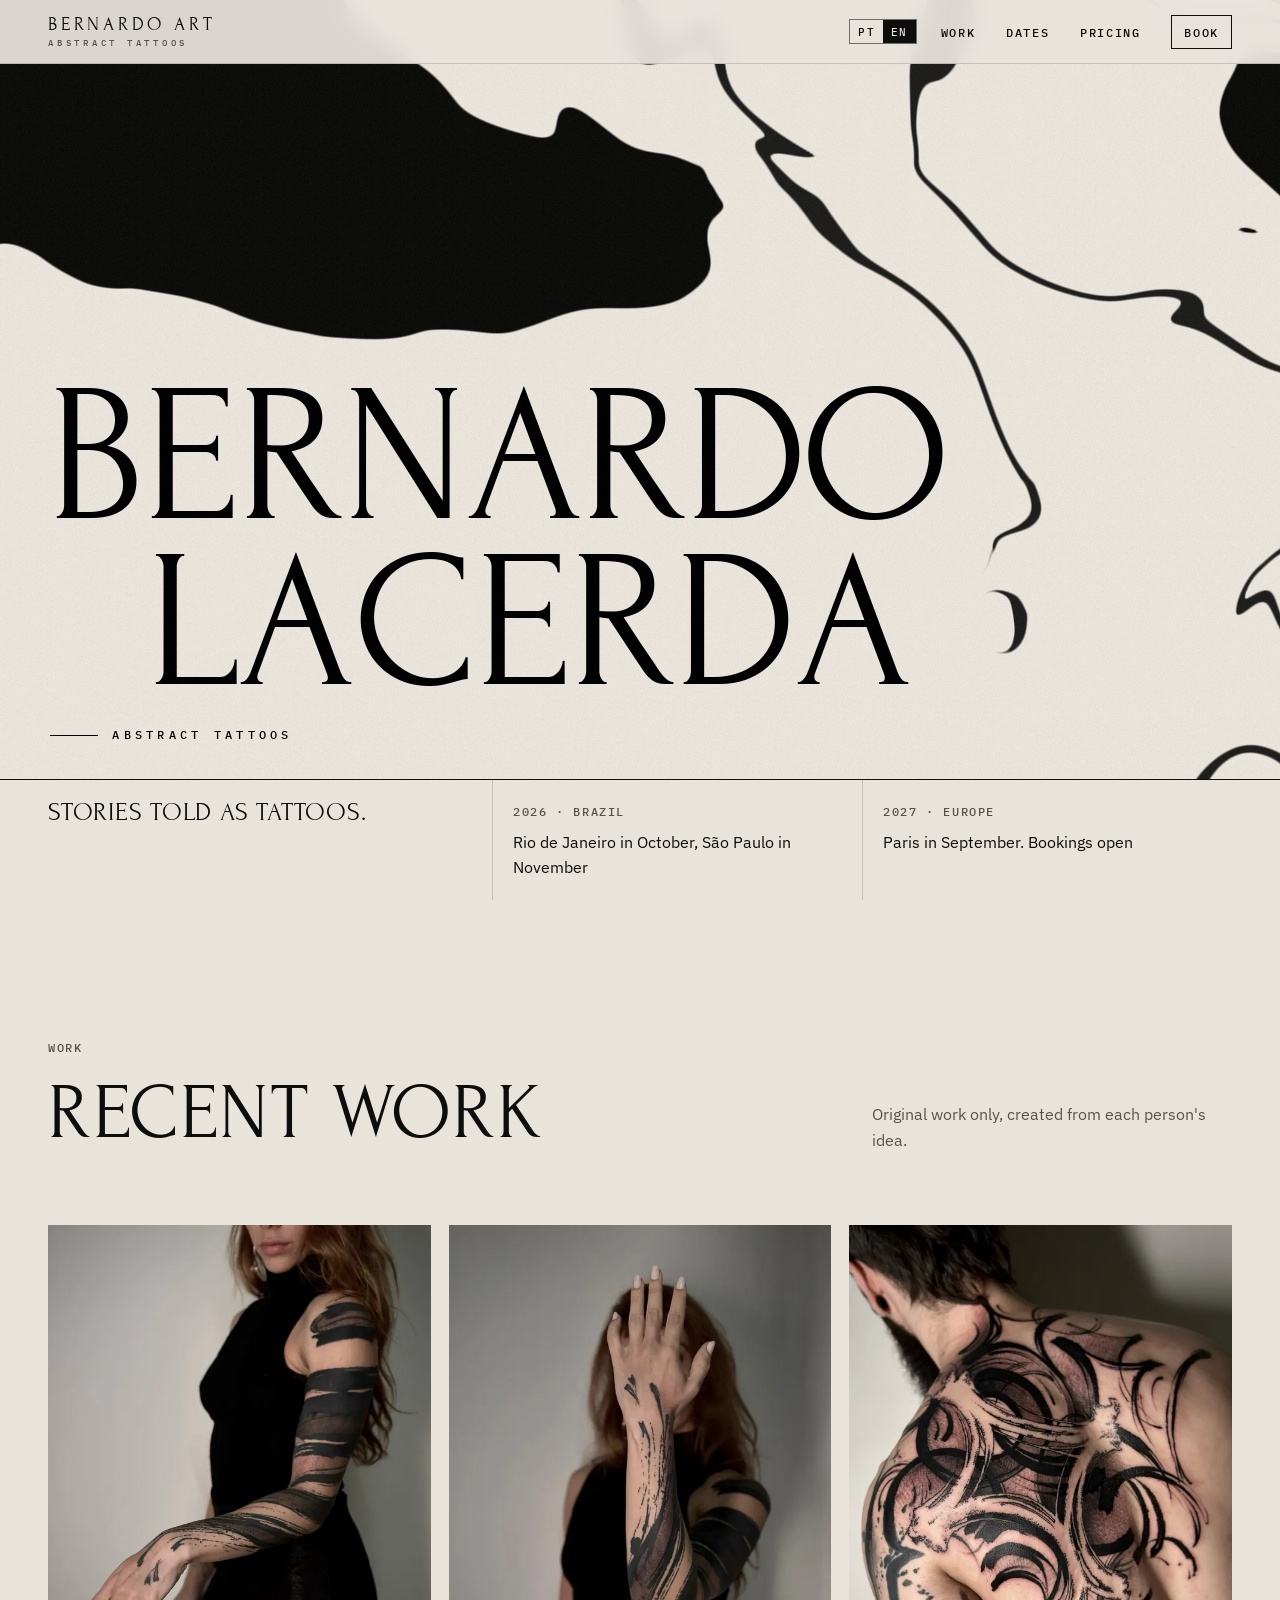
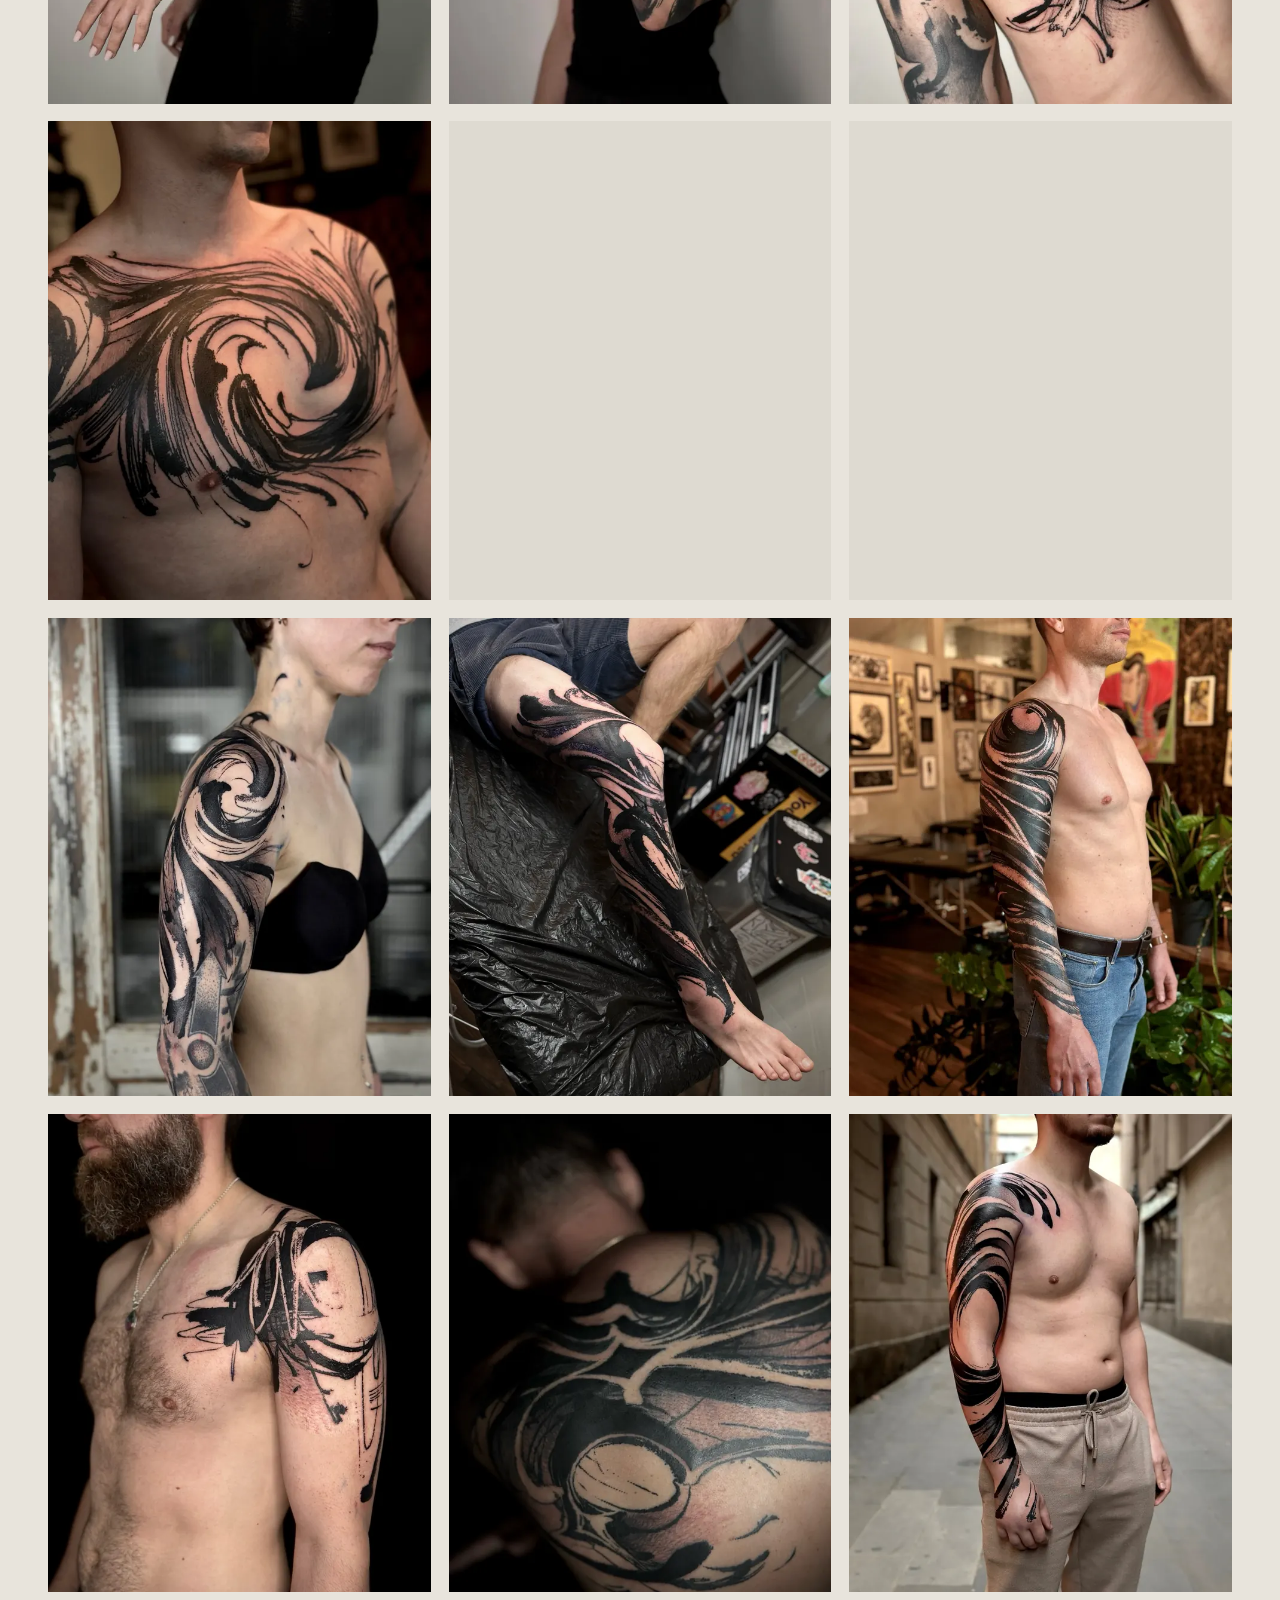
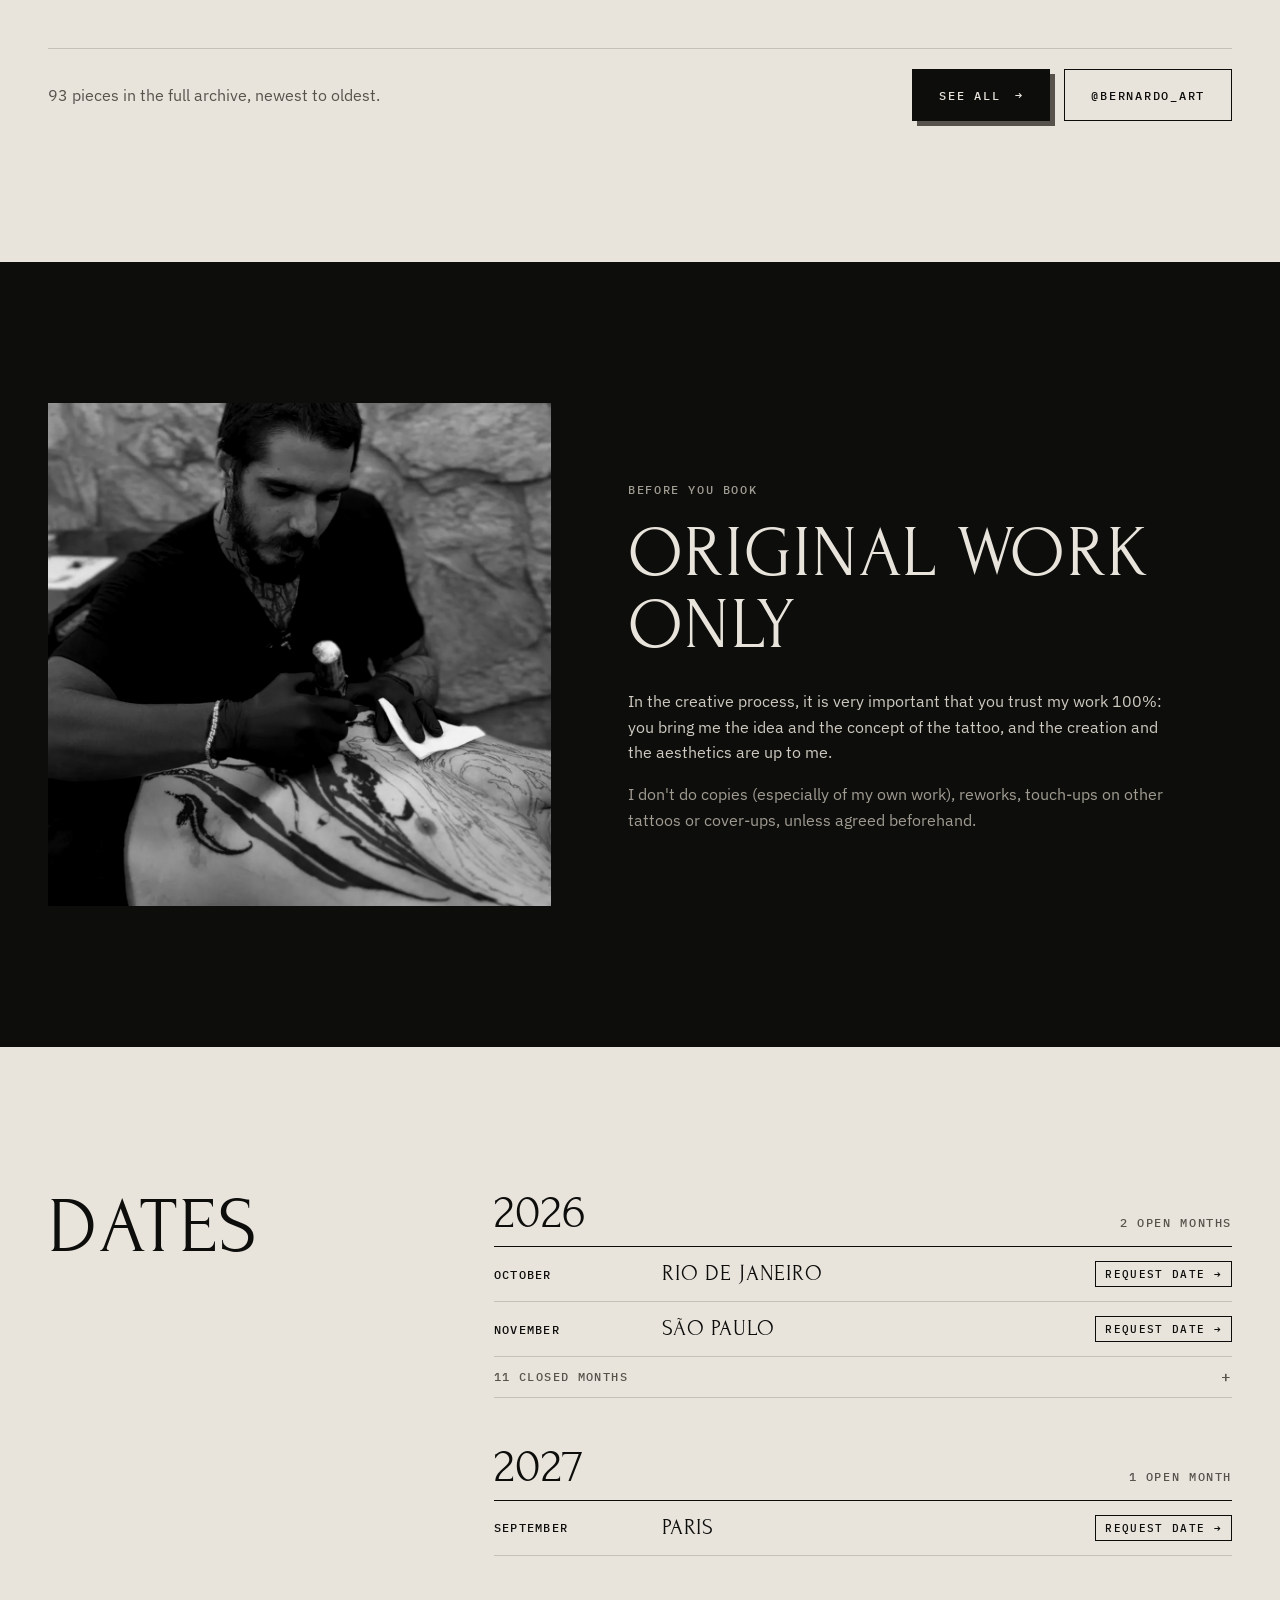
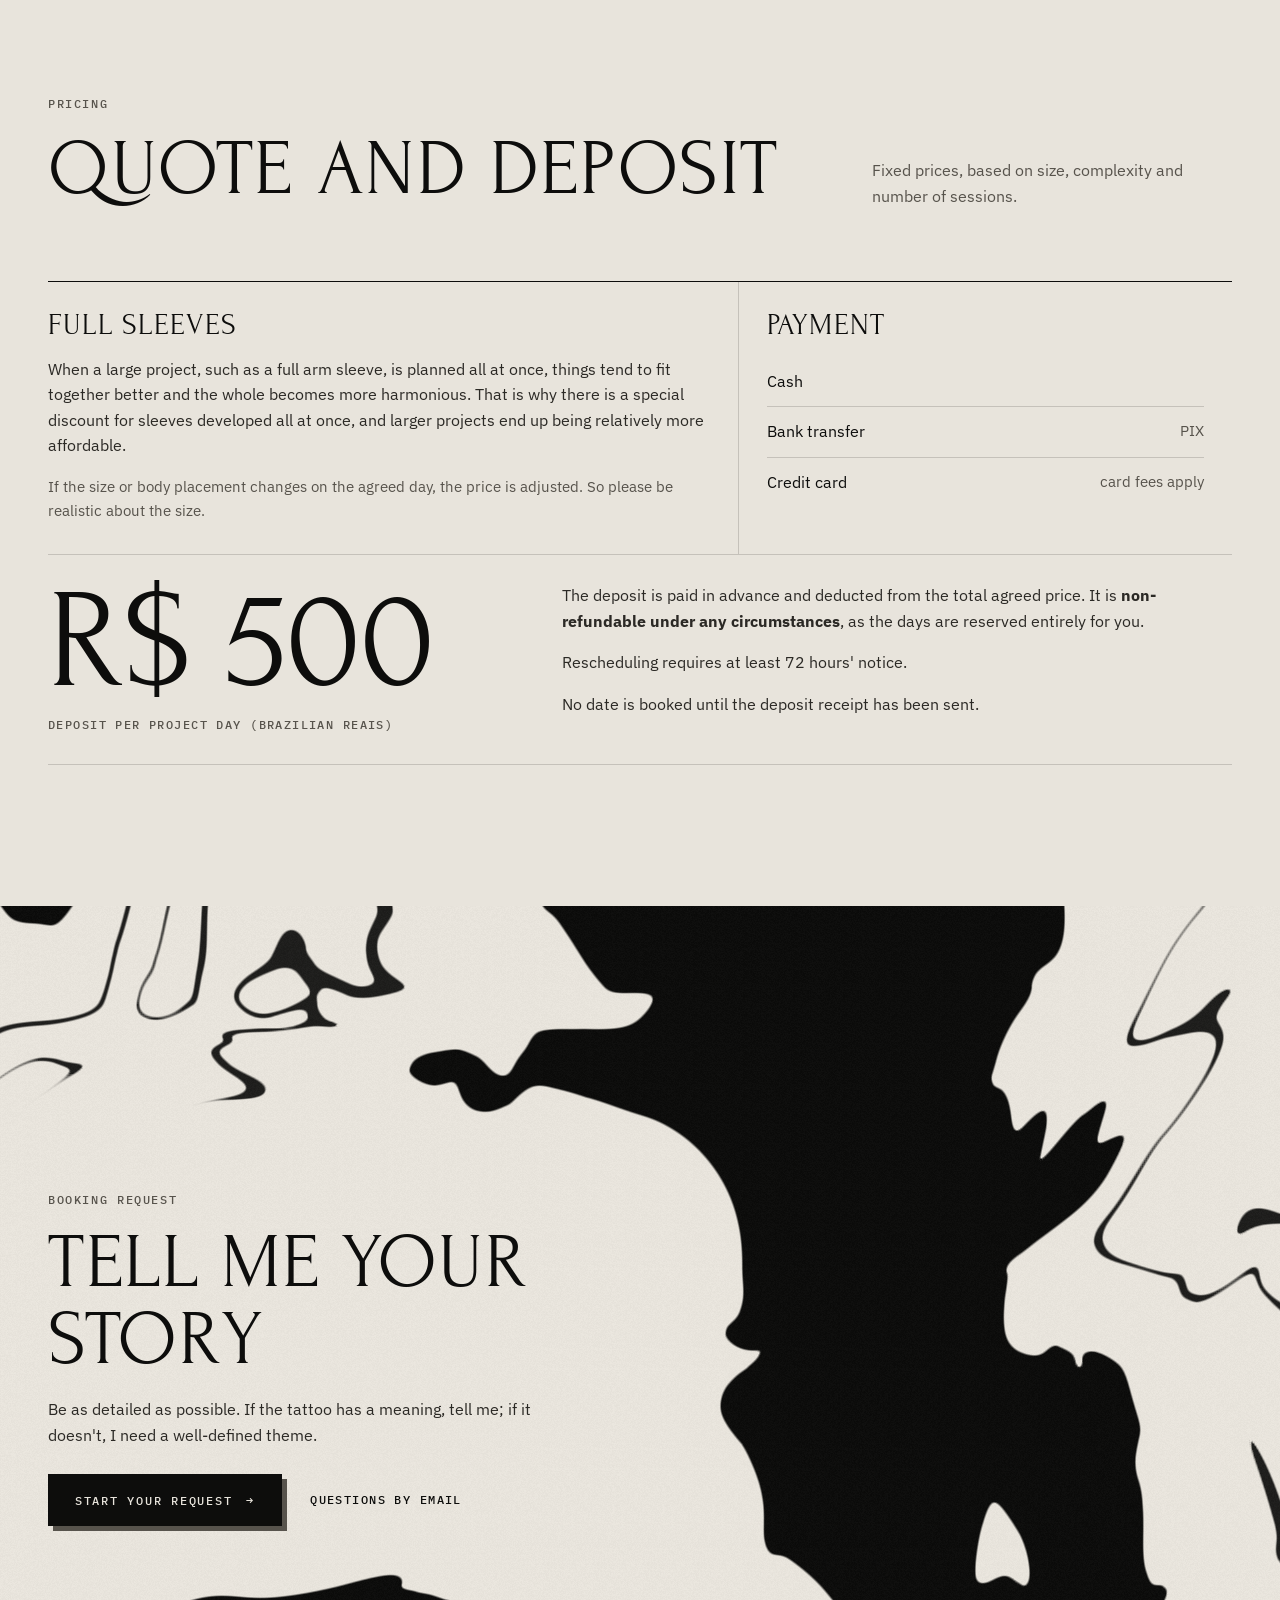
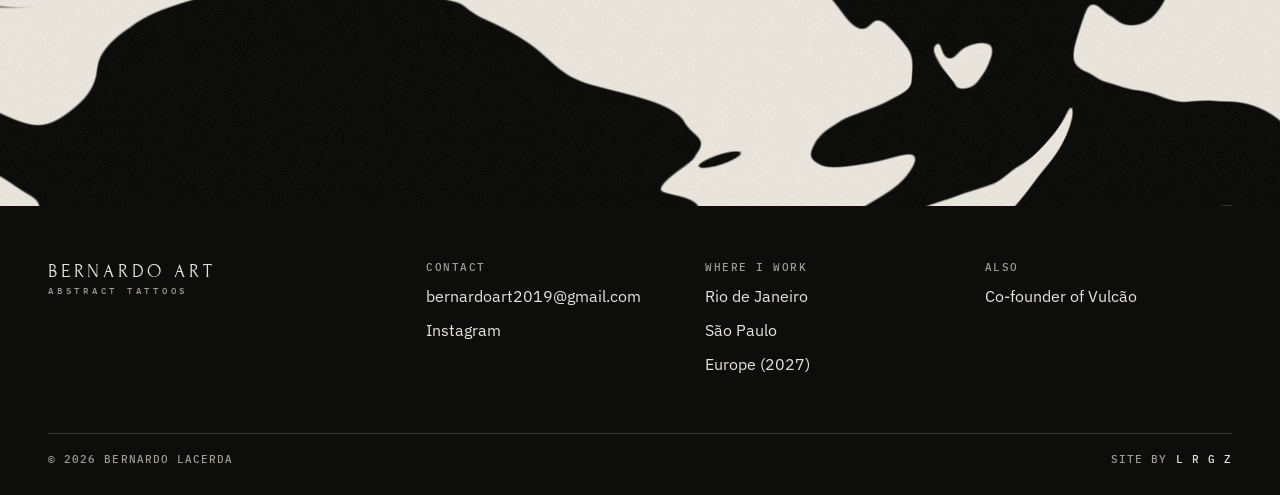
==== commit e227e42a: "Partida da animação sem trancos - shader compila em segundo plano (KHR_parallel_shader_compile): fim" ====
--- a/en/index.html
+++ b/en/index.html
@@ -30,8 +30,8 @@
 <link rel="preconnect" href="https://fonts.googleapis.com">
 <link rel="preconnect" href="https://fonts.gstatic.com" crossorigin>
 <link rel="stylesheet" href="https://fonts.googleapis.com/css2?family=Forum&family=IBM+Plex+Mono:wght@400;500&family=IBM+Plex+Sans:ital,wght@0,400;0,500;0,600;1,400&display=swap">
-<link rel="stylesheet" href="../assets/css/estilo.css?v=27">
-<script>document.documentElement.classList.add("js")</script>
+<link rel="stylesheet" href="../assets/css/estilo.css?v=28">
+<script>document.documentElement.classList.add("js");setTimeout(function(){document.documentElement.classList.add("fontes")},2000)</script>
 </head>
 <body>
 <a class="pular" href="#conteudo">Skip to content</a>
@@ -218,10 +218,10 @@
   <button class="luz__btn luz__prox" type="button" data-luz-prox aria-label="Next photo">→</button>
 </dialog>
 
-<script src="../assets/js/idioma.js?v=27"></script>
-<script src="../assets/js/agenda.js?v=27"></script>
-<script src="../assets/js/obras.js?v=27"></script>
-<script src="../assets/js/site.js?v=27"></script>
-<script src="../assets/js/tinta.js?v=27"></script>
+<script src="../assets/js/idioma.js?v=28"></script>
+<script src="../assets/js/agenda.js?v=28"></script>
+<script src="../assets/js/obras.js?v=28"></script>
+<script src="../assets/js/site.js?v=28"></script>
+<script src="../assets/js/tinta.js?v=28"></script>
 </body>
 </html>
--- a/assets/css/estilo.css
+++ b/assets/css/estilo.css
@@ -224,7 +224,13 @@
   opacity: 0; transition: opacity 1.4s var(--curva);
 }
 .abertura canvas.pronto, .abertura video.pronto { opacity: 1; }
-.abertura canvas.sem-gl, .abertura .tinta-fallback { opacity: 1; }
+.abertura canvas.sem-gl { opacity: 1; }
+.tinta-fallback { display: none; }
+.abertura canvas.sem-gl { background: var(--papel) url("../img/marmore.svg") center / cover no-repeat; }
+
+/* títulos sobre a tinta esperam a fonte (máx. 1,6 s) e entram com a animação */
+.abertura__bloco, .agendar__titulo { transition: opacity .9s var(--curva), transform .9s var(--curva); }
+.js:not(.fontes) .abertura__bloco, .js:not(.fontes) .agendar__titulo { opacity: 0; transform: translateY(10px); }
 .tinta-video { object-fit: cover; background: var(--papel); }
 .tinta-fallback {
   position: absolute; inset: 0; z-index: -2;
